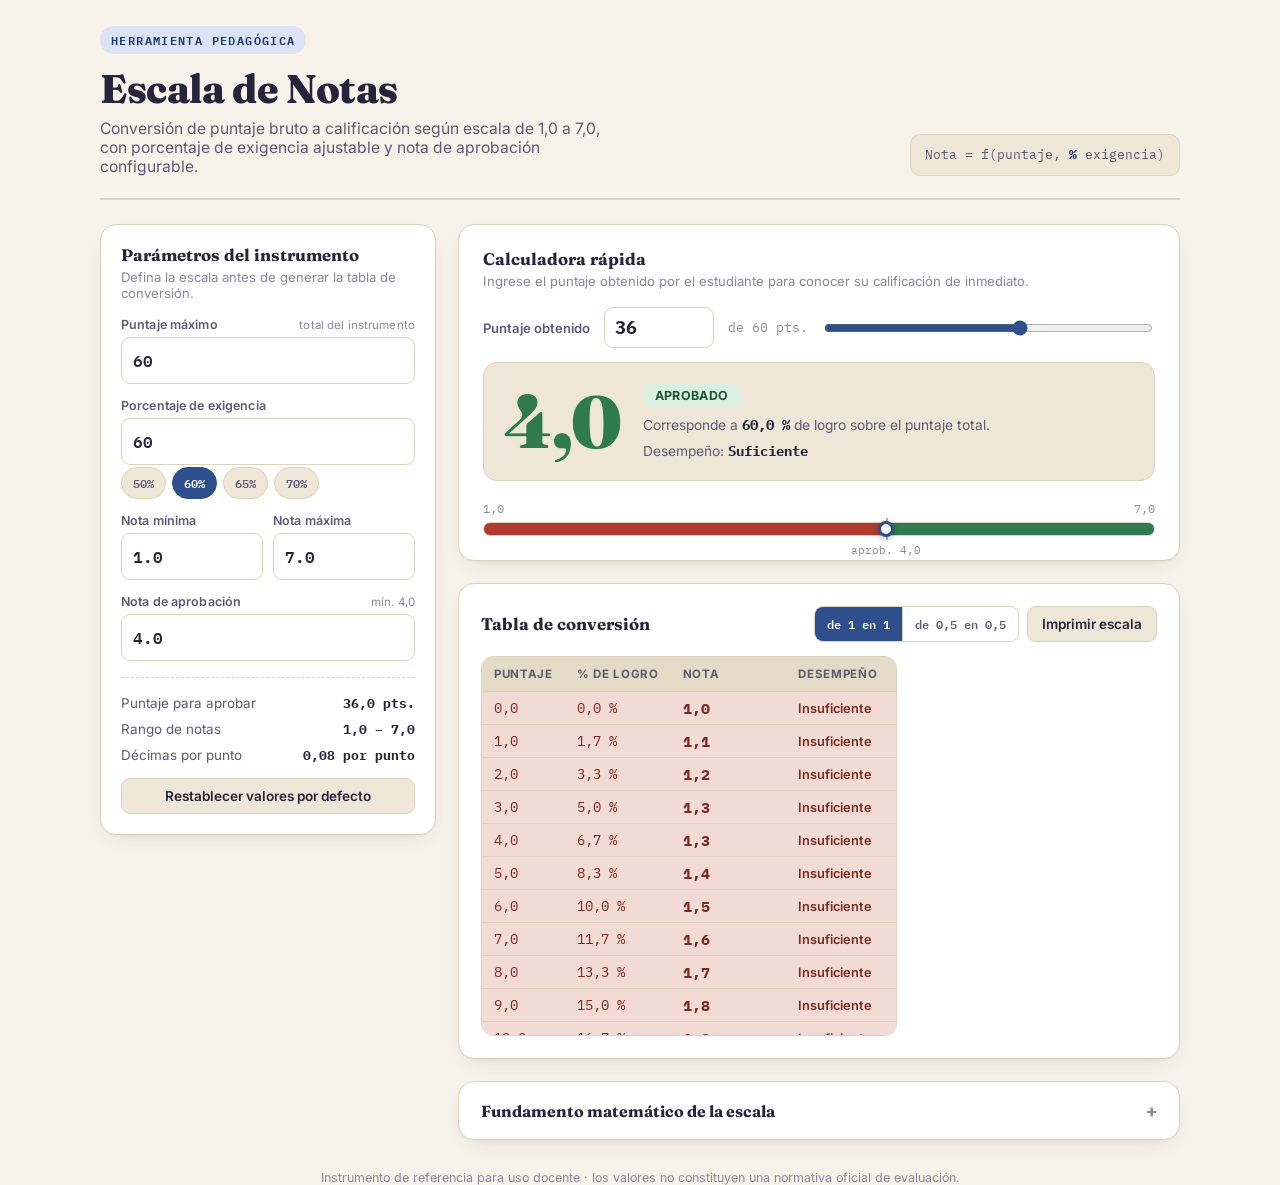
==== escala-de-notas/index.html @ 5be916f6 "Limitar la altura de la tabla de conversión con scroll interno La tabla mostraba las 61 filas apilad" ====
<!doctype html>
<html lang="es">
<head>
<meta charset="UTF-8">
<meta name="viewport" content="width=device-width, initial-scale=1, viewport-fit=cover">
<title>Escala de Notas</title>
<meta name="description" content="Calculadora de escala de notas 1,0-7,0 con puntaje máximo, nota de aprobación desde 4,0 y porcentaje de exigencia ajustable.">

<!-- App instalable: tablet, celular y computador -->
<link rel="manifest" href="manifest.json">
<meta name="theme-color" content="#2F4E8C">
<meta name="mobile-web-app-capable" content="yes">
<meta name="apple-mobile-web-app-capable" content="yes">
<meta name="apple-mobile-web-app-status-bar-style" content="black-translucent">
<meta name="apple-mobile-web-app-title" content="Escala Notas">
<link rel="apple-touch-icon" href="icons/apple-touch-icon.png">
<link rel="icon" type="image/png" sizes="192x192" href="icons/icon-192.png">
<link rel="icon" type="image/png" sizes="512x512" href="icons/icon-512.png">

<link rel="preconnect" href="https://fonts.googleapis.com">
<link rel="preconnect" href="https://fonts.gstatic.com" crossorigin>
<link href="https://fonts.googleapis.com/css2?family=Fraunces:opsz,wght@9..144,500;9..144,700;9..144,900&family=Inter:wght@400;500;600;700&family=IBM+Plex+Mono:wght@400;500;600&display=swap" rel="stylesheet">
<style>
  :root{
    --bg:#F7F3EA;
    --surface:#FFFFFF;
    --surface-2:#EEE7D8;
    --surface-3:#E4DBC6;
    --ink:#26243A;
    --ink-soft:#5E5A72;
    --ink-faint:#8B869C;
    --border:#DCD3BC;
    --accent:#2F4E8C;
    --accent-ink:#1E3A70;
    --accent-soft:#DCE3F4;
    --warm:#C77F2E;
    --warm-soft:#F3E1C4;
    --fail:#B23A2E;
    --fail-soft:#F3DBD5;
    --fail-ink:#7A2A21;
    --pass:#2F7A4F;
    --pass-soft:#DAEFDF;
    --pass-ink:#1F5636;
    --gold:#9C7A22;
    --gold-soft:#F1E6BE;
    --shadow: 0 1px 2px rgba(38,36,58,.06), 0 8px 24px -12px rgba(38,36,58,.18);
    --font-display:'Fraunces', Georgia, 'Times New Roman', serif;
    --font-body:'Inter', -apple-system, BlinkMacSystemFont, 'Segoe UI', sans-serif;
    --font-mono:'IBM Plex Mono', 'SFMono-Regular', Consolas, monospace;
    color-scheme: light;
  }
  @media (prefers-color-scheme: dark){
    :root:not([data-theme="light"]){
      --bg:#181A2A;
      --surface:#20223A;
      --surface-2:#282B48;
      --surface-3:#333758;
      --ink:#EEEBF4;
      --ink-soft:#B4B0C8;
      --ink-faint:#847FA0;
      --border:#3A3D62;
      --accent:#8CA4E8;
      --accent-ink:#C4D2F4;
      --accent-soft:#2A3358;
      --warm:#E6AE6A;
      --warm-soft:#3A3020;
      --fail:#E88A7C;
      --fail-soft:#3E2426;
      --fail-ink:#F4B9AF;
      --pass:#7ED2A0;
      --pass-soft:#1F3A2C;
      --pass-ink:#B6E9C9;
      --gold:#E0C46E;
      --gold-soft:#3A3320;
      --shadow: 0 1px 2px rgba(0,0,0,.3), 0 10px 30px -14px rgba(0,0,0,.6);
      color-scheme: dark;
    }
  }
  :root[data-theme="dark"]{
    --bg:#181A2A;
    --surface:#20223A;
    --surface-2:#282B48;
    --surface-3:#333758;
    --ink:#EEEBF4;
    --ink-soft:#B4B0C8;
    --ink-faint:#847FA0;
    --border:#3A3D62;
    --accent:#8CA4E8;
    --accent-ink:#C4D2F4;
    --accent-soft:#2A3358;
    --warm:#E6AE6A;
    --warm-soft:#3A3020;
    --fail:#E88A7C;
    --fail-soft:#3E2426;
    --fail-ink:#F4B9AF;
    --pass:#7ED2A0;
    --pass-soft:#1F3A2C;
    --pass-ink:#B6E9C9;
    --gold:#E0C46E;
    --gold-soft:#3A3320;
    --shadow: 0 1px 2px rgba(0,0,0,.3), 0 10px 30px -14px rgba(0,0,0,.6);
    color-scheme: dark;
  }

  *{box-sizing:border-box;}
  html,body{height:100%;}
  body{
    margin:0;
    background:var(--bg);
    color:var(--ink);
    font-family:var(--font-body);
    padding-inline: max(16px, env(safe-area-inset-left,0px)) max(16px, env(safe-area-inset-right,0px));
    padding-block: max(20px, env(safe-area-inset-top,0px)) max(32px, env(safe-area-inset-bottom,0px));
  }
  h1,h2,h3{font-family:var(--font-display); text-wrap:balance; margin:0;}
  .mono{font-family:var(--font-mono); font-variant-numeric:tabular-nums;}
  a{color:var(--accent);}
  ::selection{background:var(--accent-soft); color:var(--accent-ink);}
  :focus-visible{outline:2.5px solid var(--accent); outline-offset:2px; border-radius:4px;}

  .wrap{max-width:1080px; margin-inline:auto;}

  /* ---------- Header ---------- */
  .page-header{
    display:flex; flex-wrap:wrap; align-items:flex-end; justify-content:space-between; gap:16px;
    padding-block:6px 22px; border-bottom:2px solid var(--border); margin-bottom:24px;
  }
  .eyebrow{
    font-family:var(--font-mono); font-size:.72rem; letter-spacing:.12em; text-transform:uppercase;
    color:var(--accent-ink); background:var(--accent-soft); border-radius:999px;
    padding:4px 11px; display:inline-block; margin-bottom:10px; font-weight:600;
  }
  .page-header h1{font-size:clamp(1.7rem, 1.2rem + 2vw, 2.5rem); font-weight:800; letter-spacing:-.01em;}
  .page-header p{margin:6px 0 0; color:var(--ink-soft); font-size:.98rem; max-width:52ch;}
  .header-formula{
    font-family:var(--font-mono); font-size:.82rem; color:var(--ink-soft);
    background:var(--surface-2); border:1px solid var(--border); border-radius:10px;
    padding:10px 14px; line-height:1.5; white-space:nowrap;
  }
  .header-formula b{color:var(--accent-ink);}
  .header-actions{display:flex; flex-direction:column; align-items:flex-end; gap:8px;}
  #installBtn{white-space:nowrap;}

  /* ---------- Layout ---------- */
  .layout{display:grid; grid-template-columns: 336px 1fr; gap:22px; align-items:start;}
  .layout > *{min-width:0;}
  @media (max-width:860px){ .layout{grid-template-columns:1fr;} }

  .panel{
    background:var(--surface); border:1px solid var(--border); border-radius:16px;
    box-shadow:var(--shadow); padding:20px;
  }
  @media (min-width:861px){
    .config-panel{position:sticky; top:16px;}
  }

  .config-panel h2{font-size:1.05rem; font-weight:700; margin-bottom:4px;}
  .config-sub{color:var(--ink-faint); font-size:.82rem; margin:0 0 16px;}

  .field{margin-bottom:14px;}
  .field label{
    display:flex; justify-content:space-between; align-items:baseline;
    font-size:.78rem; font-weight:600; color:var(--ink-soft); margin-bottom:5px;
    letter-spacing:.01em;
  }
  .field label .hint{font-weight:400; color:var(--ink-faint); font-size:.72rem;}
  .field input[type="number"]{
    width:100%; font-family:var(--font-mono); font-size:1rem; font-weight:600;
    padding:9px 11px; border-radius:9px; border:1.5px solid var(--border);
    background:var(--surface); color:var(--ink);
  }
  .field input[type="number"]:focus{border-color:var(--accent);}
  .field-row{display:grid; grid-template-columns:1fr 1fr; gap:10px;}

  .chip-group{display:flex; flex-wrap:wrap; gap:6px; margin-top:2px;}
  .chip{
    font-family:var(--font-mono); font-size:.78rem; font-weight:600;
    border:1.5px solid var(--border); background:var(--surface-2); color:var(--ink-soft);
    border-radius:999px; padding:5px 11px; cursor:pointer; transition:.15s;
  }
  .chip:hover{border-color:var(--accent);}
  .chip[aria-pressed="true"]{background:var(--accent); border-color:var(--accent); color:#fff;}

  .stat-list{display:flex; flex-direction:column; gap:8px; margin-top:16px; padding-top:16px; border-top:1px dashed var(--border);}
  .stat-row{display:flex; justify-content:space-between; align-items:baseline; font-size:.84rem;}
  .stat-row span:first-child{color:var(--ink-soft);}
  .stat-row span:last-child{font-family:var(--font-mono); font-weight:700; color:var(--ink);}

  .btn{
    font-family:var(--font-body); font-weight:600; font-size:.85rem; cursor:pointer;
    border-radius:9px; padding:9px 14px; border:1.5px solid var(--border);
    background:var(--surface-2); color:var(--ink); transition:.15s;
  }
  .btn:hover{border-color:var(--accent); color:var(--accent-ink);}
  .btn-block{width:100%; margin-top:14px;}
  .btn-accent{background:var(--accent); border-color:var(--accent); color:#fff;}
  .btn-accent:hover{filter:brightness(1.08); color:#fff;}
  .error-msg{
    display:none; font-size:.78rem; color:var(--fail-ink); background:var(--fail-soft);
    border:1px solid var(--fail); border-radius:8px; padding:8px 10px; margin-top:10px;
  }
  .error-msg.show{display:block;}

  /* ---------- Content column ---------- */
  .content{display:flex; flex-direction:column; gap:22px;}

  /* Calculator hero */
  .calc-card{padding:24px;}
  .calc-top{display:flex; flex-wrap:wrap; justify-content:space-between; gap:16px; align-items:flex-start; margin-bottom:18px;}
  .calc-top h2{font-size:1.05rem; font-weight:700;}
  .calc-top p{margin:4px 0 0; font-size:.82rem; color:var(--ink-faint);}

  .calc-input-row{display:flex; align-items:center; gap:14px; flex-wrap:wrap; margin-bottom:14px;}
  .calc-input-row label{font-size:.82rem; font-weight:600; color:var(--ink-soft); white-space:nowrap;}
  .calc-input-row input[type="number"]{
    width:110px; font-family:var(--font-mono); font-size:1.1rem; font-weight:700;
    padding:8px 10px; border-radius:9px; border:1.5px solid var(--border); background:var(--surface); color:var(--ink);
  }
  .calc-input-row input[type="range"]{flex:1; min-width:160px; accent-color:var(--accent);}
  .calc-input-row .of-total{font-family:var(--font-mono); font-size:.82rem; color:var(--ink-faint);}

  .result-shell{
    display:grid; grid-template-columns: auto 1fr; gap:22px; align-items:center;
    background:var(--surface-2); border-radius:14px; padding:20px; border:1px solid var(--border);
  }
  @media (max-width:560px){ .result-shell{grid-template-columns:1fr; text-align:center;} }
  .result-nota{
    font-family:var(--font-display); font-weight:900; font-size:clamp(3.2rem, 2.4rem + 3vw, 4.6rem);
    line-height:1; letter-spacing:-.02em; transition:color .2s;
  }
  .result-meta{display:flex; flex-direction:column; gap:8px;}
  .badge{
    display:inline-flex; align-items:center; gap:6px; width:fit-content;
    font-size:.78rem; font-weight:700; letter-spacing:.03em; text-transform:uppercase;
    padding:5px 12px; border-radius:999px;
  }
  @media (max-width:560px){ .badge{margin-inline:auto;} }
  .badge.pass{background:var(--pass-soft); color:var(--pass-ink);}
  .badge.fail{background:var(--fail-soft); color:var(--fail-ink);}
  .result-detail{font-size:.86rem; color:var(--ink-soft);}
  .result-detail b{color:var(--ink); font-family:var(--font-mono);}

  /* Gradient scale bar */
  .scale-bar-wrap{margin-top:20px;}
  .scale-bar-labels{display:flex; justify-content:space-between; font-family:var(--font-mono); font-size:.74rem; color:var(--ink-faint); margin-bottom:6px;}
  .scale-bar{
    position:relative; height:14px; border-radius:999px; overflow:visible;
    background:linear-gradient(90deg, var(--fail) 0%, var(--fail) var(--pct-aprob, 55%), var(--pass) var(--pct-aprob, 55%), var(--pass) 100%);
    border:1px solid var(--border);
  }
  .scale-marker{
    position:absolute; top:50%; width:16px; height:16px; border-radius:50%;
    background:var(--surface); border:3px solid var(--accent); box-shadow:0 2px 6px rgba(0,0,0,.25);
    transform:translate(-50%,-50%); transition:left .15s;
  }
  .scale-threshold{
    position:absolute; top:-5px; bottom:-5px; width:2px; background:var(--ink);
    opacity:.35;
  }
  .scale-threshold-label{
    position:absolute; top:20px; font-size:.7rem; font-family:var(--font-mono);
    color:var(--ink-faint); transform:translateX(-50%); white-space:nowrap;
  }

  /* Table card */
  .table-card{padding:22px;}
  .table-top{display:flex; flex-wrap:wrap; justify-content:space-between; align-items:center; gap:12px; margin-bottom:14px;}
  .table-top h2{font-size:1.05rem; font-weight:700;}
  .table-top-actions{display:flex; gap:8px; align-items:center; flex-wrap:wrap;}
  .step-group{display:flex; border:1.5px solid var(--border); border-radius:9px; overflow:hidden;}
  .step-group button{
    font-family:var(--font-mono); font-size:.78rem; font-weight:600; padding:7px 12px;
    border:none; background:var(--surface); color:var(--ink-soft); cursor:pointer;
  }
  .step-group button + button{border-left:1.5px solid var(--border);}
  .step-group button[aria-pressed="true"]{background:var(--accent); color:#fff;}

  .table-scroll{display:inline-block; max-width:100%; max-height:380px; overflow:auto; border:1px solid var(--border); border-radius:12px; vertical-align:top;}
  table.scale-table{width:auto; max-width:100%; border-collapse:collapse; font-size:.88rem;}
  .scale-table thead th{
    position:sticky; top:0; background:var(--surface-3); color:var(--ink-soft);
    text-align:left; font-size:.72rem; letter-spacing:.06em; text-transform:uppercase;
    padding:10px 12px; border-bottom:1px solid var(--border); font-weight:700; white-space:nowrap;
  }
  .scale-table td{padding:6px 12px; border-bottom:1px solid var(--border); font-family:var(--font-mono); white-space:nowrap;}
  .scale-table tbody tr:last-child td{border-bottom:none;}
  .scale-table td.nota-cell{font-weight:700; font-size:.95rem;}
  .scale-table td.desc-cell{font-family:var(--font-body); font-weight:600; font-size:.8rem;}
  .row-insuficiente{background:var(--fail-soft); color:var(--fail-ink);}
  .row-suficiente{background:var(--warm-soft); color:var(--fail-ink);}
  .row-bueno{background:var(--accent-soft); color:var(--accent-ink);}
  .row-sobresaliente{background:var(--pass-soft); color:var(--pass-ink);}
  .row-aprobacion td{box-shadow: inset 0 0 0 2px var(--accent);}
  .aprob-flag{
    font-family:var(--font-mono); font-size:.66rem; font-weight:700; letter-spacing:.04em;
    background:var(--accent); color:#fff; border-radius:5px; padding:1px 6px; margin-left:8px;
  }

  /* Formula details */
  .formula-card{padding:0; overflow:hidden;}
  .formula-card summary{
    cursor:pointer; list-style:none; padding:16px 22px; font-weight:700; font-family:var(--font-display);
    display:flex; justify-content:space-between; align-items:center; font-size:1rem;
  }
  .formula-card summary::-webkit-details-marker{display:none;}
  .formula-card summary::after{content:"+"; font-family:var(--font-mono); font-size:1.2rem; color:var(--ink-faint); transition: transform .2s;}
  .formula-card[open] summary::after{transform:rotate(45deg);}
  .formula-body{padding:0 22px 22px; color:var(--ink-soft); font-size:.9rem; line-height:1.65;}
  .formula-block{
    font-family:var(--font-mono); font-size:.82rem; background:var(--surface-2);
    border:1px solid var(--border); border-radius:10px; padding:14px 16px; margin:10px 0;
    color:var(--ink); overflow-x:auto; white-space:pre;
  }

  footer{margin-top:30px; text-align:center; font-size:.78rem; color:var(--ink-faint);}

  @media print{
    .config-panel, .btn, .calc-input-row input[type="range"], .table-top-actions, .formula-card{display:none !important;}
    body{background:#fff; color:#000; padding:0;}
    .layout{grid-template-columns:1fr; display:block;}
    .panel{box-shadow:none; border:1px solid #999;}
    .table-scroll{display:block; max-height:none; overflow:visible;}
  }
</style>
</head>
<body>
<div class="wrap">
  <header class="page-header">
    <div>
      <span class="eyebrow">Herramienta pedagógica</span>
      <h1>Escala de Notas</h1>
      <p>Conversión de puntaje bruto a calificación según escala de 1,0 a 7,0, con porcentaje de exigencia ajustable y nota de aprobación configurable.</p>
    </div>
    <div class="header-actions">
      <div class="header-formula">Nota = f(puntaje, <b>%</b> exigencia)</div>
      <button type="button" class="btn btn-accent" id="installBtn" hidden>Instalar app</button>
    </div>
  </header>

  <main class="layout">
    <!-- ============ CONFIG PANEL ============ -->
    <aside class="panel config-panel" aria-label="Configuración de la escala">
      <h2>Parámetros del instrumento</h2>
      <p class="config-sub">Defina la escala antes de generar la tabla de conversión.</p>

      <div class="field">
        <label for="puntajeMax">Puntaje máximo <span class="hint">total del instrumento</span></label>
        <input type="number" id="puntajeMax" min="1" step="1" value="60" inputmode="decimal">
      </div>

      <div class="field">
        <label for="exigencia">Porcentaje de exigencia</label>
        <input type="number" id="exigencia" min="1" max="99" step="1" value="60" inputmode="decimal">
        <div class="chip-group" role="group" aria-label="Valores frecuentes de exigencia">
          <button type="button" class="chip" data-exigencia="50">50%</button>
          <button type="button" class="chip" data-exigencia="60" aria-pressed="true">60%</button>
          <button type="button" class="chip" data-exigencia="65">65%</button>
          <button type="button" class="chip" data-exigencia="70">70%</button>
        </div>
      </div>

      <div class="field-row">
        <div class="field">
          <label for="notaMin">Nota mínima</label>
          <input type="number" id="notaMin" min="1" max="3.9" step="0.1" value="1.0" inputmode="decimal">
        </div>
        <div class="field">
          <label for="notaMax">Nota máxima</label>
          <input type="number" id="notaMax" min="4.1" step="0.1" value="7.0" inputmode="decimal">
        </div>
      </div>

      <div class="field">
        <label for="notaAprobacion">Nota de aprobación <span class="hint">mín. 4,0</span></label>
        <input type="number" id="notaAprobacion" min="4.0" step="0.1" value="4.0" inputmode="decimal">
      </div>

      <div id="errorMsg" class="error-msg" role="alert"></div>

      <div class="stat-list" id="statList" aria-live="polite">
        <div class="stat-row"><span>Puntaje para aprobar</span><span id="statPA">36</span></div>
        <div class="stat-row"><span>Rango de notas</span><span id="statRango">1,0 – 7,0</span></div>
        <div class="stat-row"><span>Décimas por punto</span><span id="statDecimas">—</span></div>
      </div>

      <button type="button" class="btn btn-block" id="resetBtn">Restablecer valores por defecto</button>
    </aside>

    <!-- ============ CONTENT ============ -->
    <div class="content">

      <!-- Calculadora rápida -->
      <section class="panel calc-card" aria-label="Calculadora rápida de nota">
        <div class="calc-top">
          <div>
            <h2>Calculadora rápida</h2>
            <p>Ingrese el puntaje obtenido por el estudiante para conocer su calificación de inmediato.</p>
          </div>
        </div>

        <div class="calc-input-row">
          <label for="puntajeObtenido">Puntaje obtenido</label>
          <input type="number" id="puntajeObtenido" min="0" step="1" value="36" inputmode="decimal">
          <span class="of-total">de <span id="ofTotal">60</span> pts.</span>
          <input type="range" id="puntajeSlider" min="0" max="60" step="1" value="36" aria-label="Deslizador de puntaje obtenido">
        </div>

        <div class="result-shell">
          <div class="result-nota mono" id="resultNota">4,0</div>
          <div class="result-meta">
            <span class="badge pass" id="resultBadge">Aprobado</span>
            <div class="result-detail" id="resultDetail">Corresponde a <b>60,0 %</b> de logro sobre el puntaje total.</div>
            <div class="result-detail" id="resultDesc">Desempeño: <b>Suficiente</b></div>
          </div>
        </div>

        <div class="scale-bar-wrap">
          <div class="scale-bar-labels">
            <span id="scaleLabelMin">1,0</span>
            <span id="scaleLabelMax">7,0</span>
          </div>
          <div class="scale-bar" id="scaleBar">
            <div class="scale-threshold" id="scaleThreshold"></div>
            <div class="scale-threshold-label" id="scaleThresholdLabel">aprob. 4,0</div>
            <div class="scale-marker" id="scaleMarker"></div>
          </div>
        </div>
      </section>

      <!-- Tabla completa -->
      <section class="panel table-card" aria-label="Tabla de conversión completa">
        <div class="table-top">
          <div>
            <h2>Tabla de conversión</h2>
          </div>
          <div class="table-top-actions">
            <div class="step-group" role="group" aria-label="Incremento de puntaje mostrado">
              <button type="button" data-step="1" aria-pressed="true">de 1 en 1</button>
              <button type="button" data-step="0.5">de 0,5 en 0,5</button>
            </div>
            <button type="button" class="btn" id="printBtn">Imprimir escala</button>
          </div>
        </div>
        <div class="table-scroll">
          <table class="scale-table">
            <thead>
              <tr>
                <th>Puntaje</th>
                <th>% de logro</th>
                <th>Nota</th>
                <th>Desempeño</th>
              </tr>
            </thead>
            <tbody id="tableBody"></tbody>
          </table>
        </div>
      </section>

      <!-- Fundamento matemático -->
      <details class="panel formula-card">
        <summary>Fundamento matemático de la escala</summary>
        <div class="formula-body">
          <p>La escala aplica una función lineal por tramos, definida a partir del puntaje asociado a la nota de aprobación (<b>PA</b>), calculado como <b>PA = Puntaje máximo × % de exigencia</b>. El dominio del puntaje obtenido (<b>p</b>) se divide en dos tramos:</p>
          <div class="formula-block" id="formulaBlock">Tramo 1 · 0 ≤ p ≤ PA
Nota(p) = NotaMín + (p ÷ PA) × (NotaAprob − NotaMín)

Tramo 2 · PA < p ≤ PuntajeMáx
Nota(p) = NotaAprob + [(p − PA) ÷ (PuntajeMáx − PA)] × (NotaMáx − NotaAprob)</div>
          <p>El resultado se redondea a la décima más cercana, de modo que la nota aumenta en incrementos de 0,1 a medida que crece el puntaje. Ambos tramos son continuos y coinciden exactamente en <b>p = PA</b>, donde <b>Nota = NotaAprob</b>, garantizando que no existan saltos ni discontinuidades en el punto de corte.</p>
        </div>
      </details>

    </div>
  </main>

  <footer>Instrumento de referencia para uso docente · los valores no constituyen una normativa oficial de evaluación.</footer>
</div>

<script>
(function(){
  "use strict";

  var els = {
    puntajeMax: document.getElementById('puntajeMax'),
    exigencia: document.getElementById('exigencia'),
    notaMin: document.getElementById('notaMin'),
    notaMax: document.getElementById('notaMax'),
    notaAprobacion: document.getElementById('notaAprobacion'),
    puntajeObtenido: document.getElementById('puntajeObtenido'),
    puntajeSlider: document.getElementById('puntajeSlider'),
    ofTotal: document.getElementById('ofTotal'),
    resultNota: document.getElementById('resultNota'),
    resultBadge: document.getElementById('resultBadge'),
    resultDetail: document.getElementById('resultDetail'),
    resultDesc: document.getElementById('resultDesc'),
    scaleBar: document.getElementById('scaleBar'),
    scaleMarker: document.getElementById('scaleMarker'),
    scaleThreshold: document.getElementById('scaleThreshold'),
    scaleThresholdLabel: document.getElementById('scaleThresholdLabel'),
    scaleLabelMin: document.getElementById('scaleLabelMin'),
    scaleLabelMax: document.getElementById('scaleLabelMax'),
    tableBody: document.getElementById('tableBody'),
    statPA: document.getElementById('statPA'),
    statRango: document.getElementById('statRango'),
    statDecimas: document.getElementById('statDecimas'),
    errorMsg: document.getElementById('errorMsg'),
    resetBtn: document.getElementById('resetBtn'),
    printBtn: document.getElementById('printBtn')
  };

  var DEFAULTS = {
    puntajeMax: 60, exigencia: 60, notaMin: 1.0, notaMax: 7.0,
    notaAprobacion: 4.0, puntajeObtenido: 36, step: 1
  };
  var state = { step: 1 };

  function fmt1(n){ return n.toLocaleString('es-CL', {minimumFractionDigits:1, maximumFractionDigits:1}); }
  function fmt0(n){ return n.toLocaleString('es-CL', {maximumFractionDigits:0}); }
  function num(el){ var v = parseFloat(el.value); return isNaN(v) ? 0 : v; }

  function loadSaved(){
    try{
      var raw = localStorage.getItem('escala-notas-config');
      if(!raw) return;
      var saved = JSON.parse(raw);
      if(typeof saved !== 'object' || !saved) return;
      ['puntajeMax','exigencia','notaMin','notaMax','notaAprobacion','puntajeObtenido'].forEach(function(k){
        if(typeof saved[k] === 'number' && els[k]) els[k].value = saved[k];
      });
      if(saved.step === 0.5 || saved.step === 1) state.step = saved.step;
    }catch(e){}
  }

  function persist(cfg){
    try{
      localStorage.setItem('escala-notas-config', JSON.stringify({
        puntajeMax: cfg.puntajeMax, exigencia: cfg.exigencia, notaMin: cfg.notaMin,
        notaMax: cfg.notaMax, notaAprobacion: cfg.notaAprobacion,
        puntajeObtenido: num(els.puntajeObtenido), step: state.step
      }));
    }catch(e){}
  }

  function readConfig(){
    var puntajeMax = num(els.puntajeMax);
    var exigencia = num(els.exigencia);
    var notaMin = num(els.notaMin);
    var notaMax = num(els.notaMax);
    var notaAprobacion = num(els.notaAprobacion);

    var errors = [];
    if(puntajeMax <= 0) errors.push('El puntaje máximo debe ser mayor que 0.');
    if(exigencia < 1 || exigencia > 99) errors.push('El % de exigencia debe estar entre 1 % y 99 %.');
    if(notaAprobacion < 4.0) errors.push('La nota de aprobación no puede ser inferior a 4,0.');
    if(notaMin >= notaAprobacion) errors.push('La nota mínima debe ser inferior a la nota de aprobación.');
    if(notaMax <= notaAprobacion) errors.push('La nota máxima debe ser superior a la nota de aprobación.');

    if(errors.length){
      els.errorMsg.textContent = errors[0];
      els.errorMsg.classList.add('show');
      return null;
    }
    els.errorMsg.classList.remove('show');

    var puntajeAprobacion = puntajeMax * (exigencia / 100);
    return { puntajeMax:puntajeMax, exigencia:exigencia, notaMin:notaMin, notaMax:notaMax,
      notaAprobacion:notaAprobacion, puntajeAprobacion:puntajeAprobacion };
  }

  function calcNota(p, cfg){
    var nota;
    if(p <= cfg.puntajeAprobacion){
      nota = cfg.puntajeAprobacion > 0
        ? cfg.notaMin + (p / cfg.puntajeAprobacion) * (cfg.notaAprobacion - cfg.notaMin)
        : cfg.notaAprobacion;
    } else {
      var denom = cfg.puntajeMax - cfg.puntajeAprobacion;
      nota = denom > 0
        ? cfg.notaAprobacion + ((p - cfg.puntajeAprobacion) / denom) * (cfg.notaMax - cfg.notaAprobacion)
        : cfg.notaMax;
    }
    nota = Math.round(nota * 10) / 10;
    if(nota < cfg.notaMin) nota = cfg.notaMin;
    if(nota > cfg.notaMax) nota = cfg.notaMax;
    return nota;
  }

  function descriptor(nota, cfg){
    if(nota < cfg.notaAprobacion) return {label:'Insuficiente', cls:'insuficiente'};
    var span = (cfg.notaMax - cfg.notaAprobacion) / 3;
    var t1 = cfg.notaAprobacion + span, t2 = cfg.notaAprobacion + span * 2;
    if(nota < t1) return {label:'Suficiente', cls:'suficiente'};
    if(nota < t2) return {label:'Bueno', cls:'bueno'};
    return {label:'Sobresaliente', cls:'sobresaliente'};
  }

  function renderCalculator(cfg){
    var pObt = num(els.puntajeObtenido);
    if(pObt < 0) pObt = 0;
    if(pObt > cfg.puntajeMax) pObt = cfg.puntajeMax;

    els.puntajeSlider.min = 0;
    els.puntajeSlider.max = cfg.puntajeMax;
    els.puntajeSlider.step = state.step;
    els.puntajeSlider.value = pObt;
    els.ofTotal.textContent = fmt0(cfg.puntajeMax);

    var nota = calcNota(pObt, cfg);
    var aprobado = nota >= cfg.notaAprobacion;
    var pct = cfg.puntajeMax > 0 ? (pObt / cfg.puntajeMax) * 100 : 0;
    var desc = descriptor(nota, cfg);

    els.resultNota.textContent = fmt1(nota);
    els.resultNota.style.color = aprobado ? 'var(--pass)' : 'var(--fail)';
    els.resultBadge.textContent = aprobado ? 'Aprobado' : 'Reprobado';
    els.resultBadge.className = 'badge ' + (aprobado ? 'pass' : 'fail');
    els.resultDetail.innerHTML = 'Corresponde a <b>' + fmt1(pct) + ' %</b> de logro sobre el puntaje total.';
    els.resultDesc.innerHTML = 'Desempeño: <b>' + desc.label + '</b>';

    var pctAprob = cfg.puntajeMax > 0 ? (cfg.puntajeAprobacion / cfg.puntajeMax) * 100 : 0;
    els.scaleBar.style.setProperty('--pct-aprob', pctAprob + '%');
    els.scaleMarker.style.left = pct + '%';
    els.scaleThreshold.style.left = pctAprob + '%';
    els.scaleThresholdLabel.style.left = pctAprob + '%';
    els.scaleThresholdLabel.textContent = 'aprob. ' + fmt1(cfg.notaAprobacion);
    els.scaleLabelMin.textContent = fmt1(cfg.notaMin);
    els.scaleLabelMax.textContent = fmt1(cfg.notaMax);
  }

  function renderStats(cfg){
    els.statPA.textContent = fmt1(cfg.puntajeAprobacion) + ' pts.';
    els.statRango.textContent = fmt1(cfg.notaMin) + ' – ' + fmt1(cfg.notaMax);
    var decimas = cfg.puntajeAprobacion > 0
      ? (cfg.notaAprobacion - cfg.notaMin) / cfg.puntajeAprobacion
      : 0;
    els.statDecimas.textContent = decimas > 0
      ? (Math.round(decimas * 100) / 100).toString().replace('.', ',') + ' por punto'
      : '—';
  }

  function renderTable(cfg){
    var rows = [];
    for(var p = 0; p <= cfg.puntajeMax + 1e-9; p += state.step){
      var pr = Math.round(p * 100) / 100;
      if(pr > cfg.puntajeMax) pr = cfg.puntajeMax;
      rows.push(pr);
      if(pr >= cfg.puntajeMax) break;
    }
    var html = '';
    var paRounded = Math.round(cfg.puntajeAprobacion * 100) / 100;
    for(var i=0; i<rows.length; i++){
      var p = rows[i];
      var nota = calcNota(p, cfg);
      var desc = descriptor(nota, cfg);
      var pct = cfg.puntajeMax > 0 ? (p / cfg.puntajeMax) * 100 : 0;
      var isAprobRow = Math.abs(p - paRounded) < (state.step / 2 + 0.001);
      html += '<tr class="row-' + desc.cls + (isAprobRow ? ' row-aprobacion' : '') + '">'
        + '<td>' + fmt1(p) + '</td>'
        + '<td>' + fmt1(pct) + ' %</td>'
        + '<td class="nota-cell">' + fmt1(nota) + (isAprobRow ? '<span class="aprob-flag">aprob.</span>' : '') + '</td>'
        + '<td class="desc-cell">' + desc.label + '</td>'
        + '</tr>';
    }
    els.tableBody.innerHTML = html;
  }

  function renderAll(){
    var cfg = readConfig();
    if(!cfg) return;
    renderCalculator(cfg);
    renderStats(cfg);
    renderTable(cfg);
    persist(cfg);
  }

  function setStep(step){
    state.step = step;
    document.querySelectorAll('.step-group button').forEach(function(btn){
      btn.setAttribute('aria-pressed', String(parseFloat(btn.dataset.step) === step));
    });
    renderAll();
  }

  function setExigenciaChip(val){
    els.exigencia.value = val;
    document.querySelectorAll('.chip[data-exigencia]').forEach(function(chip){
      chip.setAttribute('aria-pressed', String(parseFloat(chip.dataset.exigencia) === val));
    });
    renderAll();
  }

  ['puntajeMax','exigencia','notaMin','notaMax','notaAprobacion'].forEach(function(k){
    els[k].addEventListener('input', function(){
      document.querySelectorAll('.chip[data-exigencia]').forEach(function(chip){
        chip.setAttribute('aria-pressed', String(parseFloat(chip.dataset.exigencia) === num(els.exigencia)));
      });
      renderAll();
    });
  });

  els.puntajeObtenido.addEventListener('input', function(){
    els.puntajeSlider.value = els.puntajeObtenido.value;
    renderAll();
  });
  els.puntajeSlider.addEventListener('input', function(){
    els.puntajeObtenido.value = els.puntajeSlider.value;
    renderAll();
  });

  document.querySelectorAll('.chip[data-exigencia]').forEach(function(chip){
    chip.addEventListener('click', function(){ setExigenciaChip(parseFloat(chip.dataset.exigencia)); });
  });
  document.querySelectorAll('.step-group button').forEach(function(btn){
    btn.addEventListener('click', function(){ setStep(parseFloat(btn.dataset.step)); });
  });

  els.resetBtn.addEventListener('click', function(){
    els.puntajeMax.value = DEFAULTS.puntajeMax;
    els.exigencia.value = DEFAULTS.exigencia;
    els.notaMin.value = DEFAULTS.notaMin;
    els.notaMax.value = DEFAULTS.notaMax;
    els.notaAprobacion.value = DEFAULTS.notaAprobacion;
    els.puntajeObtenido.value = DEFAULTS.puntajeObtenido;
    setStep(DEFAULTS.step);
    setExigenciaChip(DEFAULTS.exigencia);
  });

  els.printBtn.addEventListener('click', function(){ window.print(); });

  loadSaved();
  renderAll();

  var installBtn = document.getElementById('installBtn');
  var deferredInstallPrompt = null;
  window.addEventListener('beforeinstallprompt', function(e){
    e.preventDefault();
    deferredInstallPrompt = e;
    installBtn.hidden = false;
  });
  installBtn.addEventListener('click', function(){
    if(!deferredInstallPrompt) return;
    installBtn.hidden = true;
    deferredInstallPrompt.prompt();
    deferredInstallPrompt.userChoice.finally(function(){ deferredInstallPrompt = null; });
  });
  window.addEventListener('appinstalled', function(){ installBtn.hidden = true; });

  if('serviceWorker' in navigator && location.protocol !== 'file:'){
    window.addEventListener('load', function(){
      navigator.serviceWorker.register('sw.js').catch(function(){});
    });
  }
})();
</script>
</body>
</html>
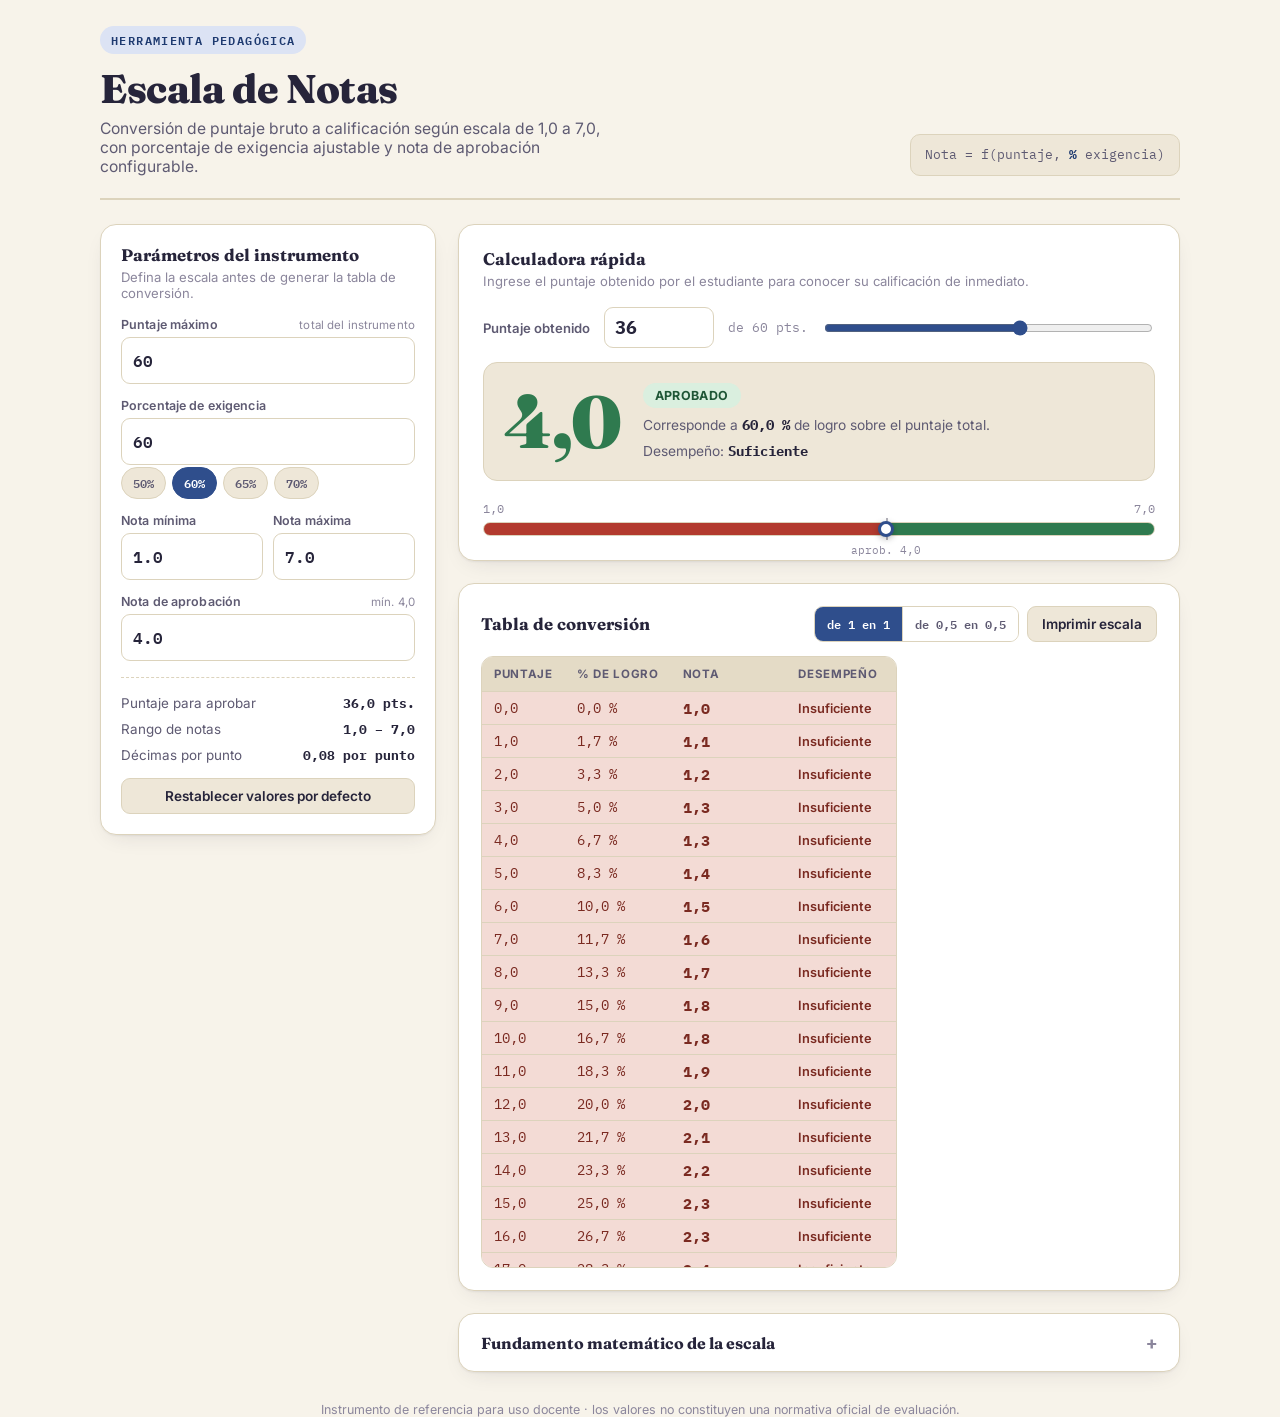
==== commit f780526b: "Hacer que la tabla de conversión use el espacio vertical disponible La altura máxima era un valor fi" ====
--- a/escala-de-notas/index.html
+++ b/escala-de-notas/index.html
@@ -275,7 +275,7 @@
   .step-group button + button{border-left:1.5px solid var(--border);}
   .step-group button[aria-pressed="true"]{background:var(--accent); color:#fff;}
 
-  .table-scroll{display:inline-block; max-width:100%; max-height:380px; overflow:auto; border:1px solid var(--border); border-radius:12px; vertical-align:top;}
+  .table-scroll{display:inline-block; max-width:100%; max-height:min(68vh, 620px); overflow:auto; border:1px solid var(--border); border-radius:12px; vertical-align:top;}
   table.scale-table{width:auto; max-width:100%; border-collapse:collapse; font-size:.88rem;}
   .scale-table thead th{
     position:sticky; top:0; background:var(--surface-3); color:var(--ink-soft);
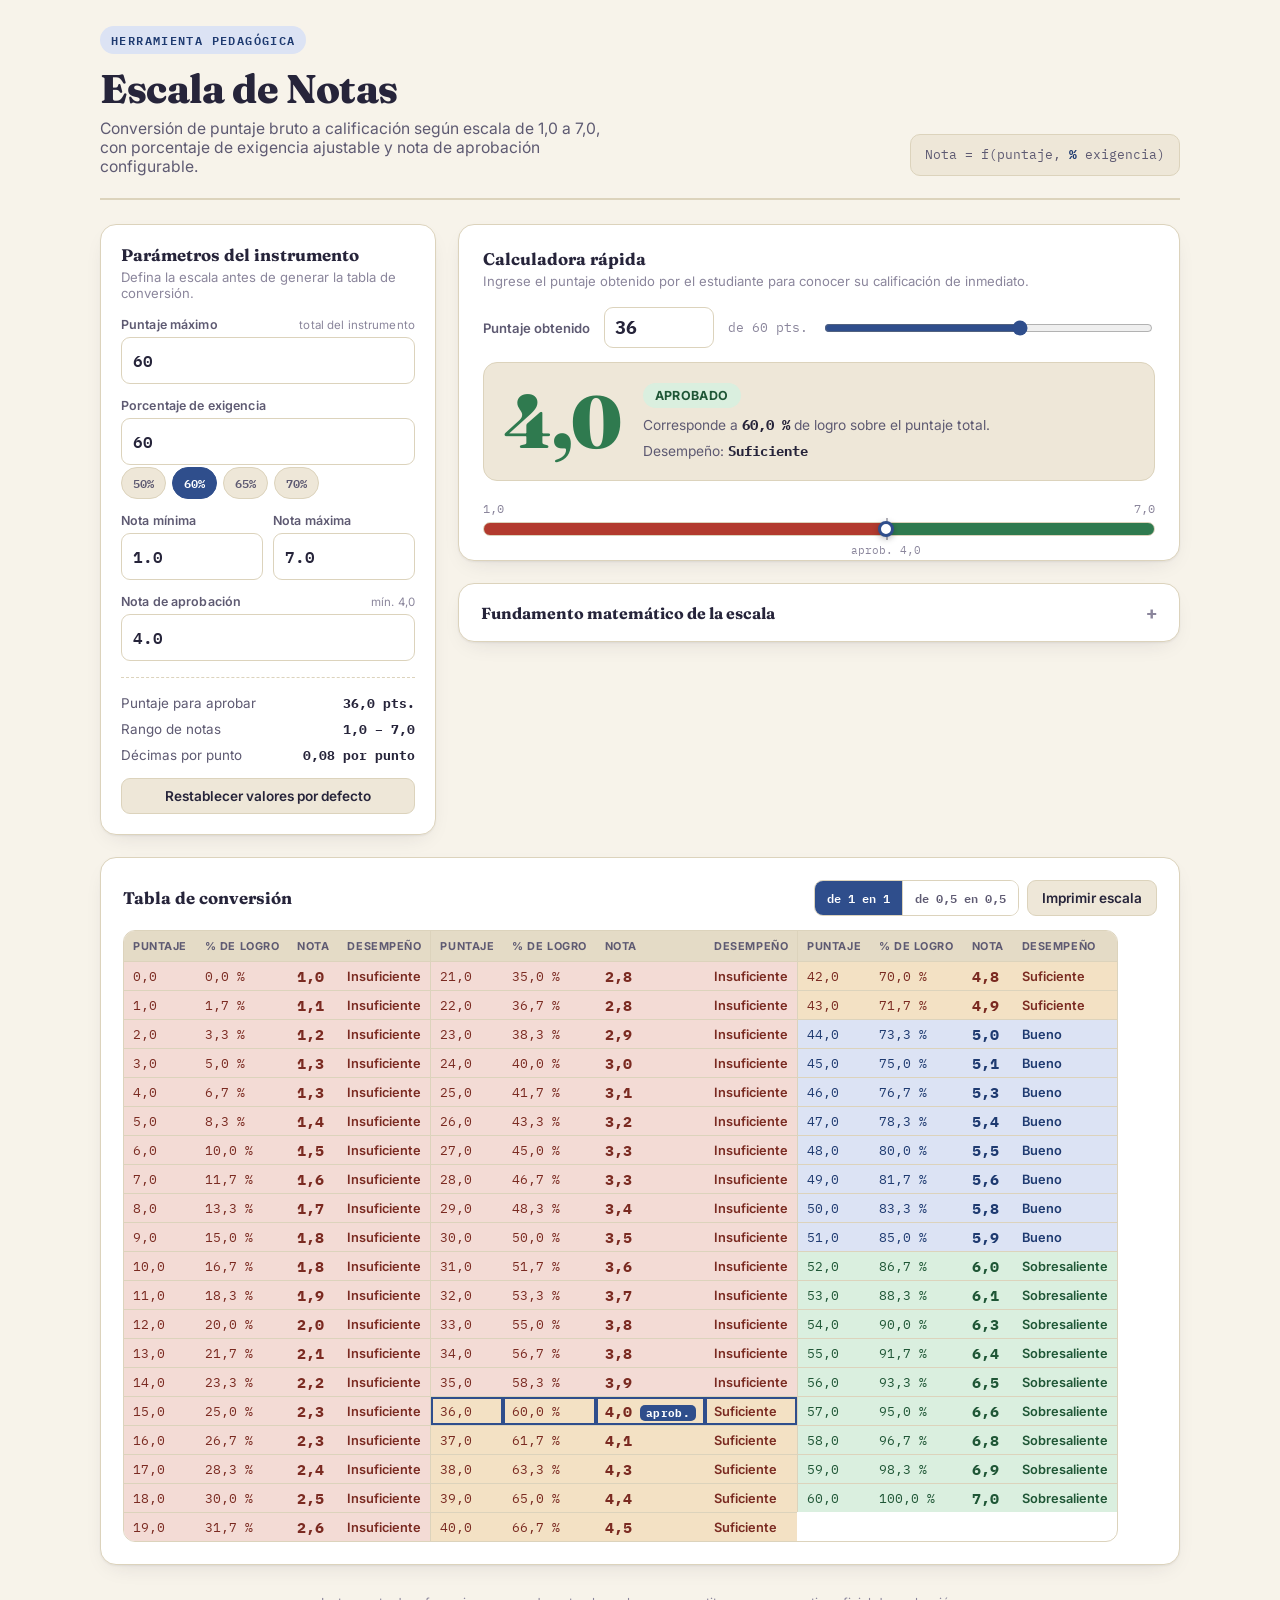
==== commit b5cdbd4d: "Mostrar la tabla de conversión en columnas lado a lado En vez de una sola lista vertical con scroll," ====
--- a/escala-de-notas/index.html
+++ b/escala-de-notas/index.html
@@ -144,7 +144,8 @@
   /* ---------- Layout ---------- */
   .layout{display:grid; grid-template-columns: 336px 1fr; gap:22px; align-items:start;}
   .layout > *{min-width:0;}
-  @media (max-width:860px){ .layout{grid-template-columns:1fr;} }
+  .layout > .table-card{grid-column: 1 / -1;}
+  @media (max-width:860px){ .layout{grid-template-columns:1fr;} .layout > .table-card{grid-column:auto;} }
 
   .panel{
     background:var(--surface); border:1px solid var(--border); border-radius:16px;
@@ -276,13 +277,16 @@
   .step-group button[aria-pressed="true"]{background:var(--accent); color:#fff;}
 
   .table-scroll{display:inline-block; max-width:100%; max-height:min(68vh, 620px); overflow:auto; border:1px solid var(--border); border-radius:12px; vertical-align:top;}
-  table.scale-table{width:auto; max-width:100%; border-collapse:collapse; font-size:.88rem;}
+  .table-groups{display:flex; align-items:flex-start; width:max-content;}
+  table.scale-table{width:auto; max-width:100%; border-collapse:collapse; font-size:.82rem;}
+  .table-groups table.scale-table{border-left:1px solid var(--border);}
+  .table-groups table.scale-table:first-child{border-left:none;}
   .scale-table thead th{
     position:sticky; top:0; background:var(--surface-3); color:var(--ink-soft);
-    text-align:left; font-size:.72rem; letter-spacing:.06em; text-transform:uppercase;
-    padding:10px 12px; border-bottom:1px solid var(--border); font-weight:700; white-space:nowrap;
-  }
-  .scale-table td{padding:6px 12px; border-bottom:1px solid var(--border); font-family:var(--font-mono); white-space:nowrap;}
+    text-align:left; font-size:.68rem; letter-spacing:.05em; text-transform:uppercase;
+    padding:8px 9px; border-bottom:1px solid var(--border); font-weight:700; white-space:nowrap;
+  }
+  .scale-table td{padding:4px 9px; border-bottom:1px solid var(--border); font-family:var(--font-mono); white-space:nowrap;}
   .scale-table tbody tr:last-child td{border-bottom:none;}
   .scale-table td.nota-cell{font-weight:700; font-size:.95rem;}
   .scale-table td.desc-cell{font-family:var(--font-body); font-weight:600; font-size:.8rem;}
@@ -427,35 +431,6 @@
         </div>
       </section>
 
-      <!-- Tabla completa -->
-      <section class="panel table-card" aria-label="Tabla de conversión completa">
-        <div class="table-top">
-          <div>
-            <h2>Tabla de conversión</h2>
-          </div>
-          <div class="table-top-actions">
-            <div class="step-group" role="group" aria-label="Incremento de puntaje mostrado">
-              <button type="button" data-step="1" aria-pressed="true">de 1 en 1</button>
-              <button type="button" data-step="0.5">de 0,5 en 0,5</button>
-            </div>
-            <button type="button" class="btn" id="printBtn">Imprimir escala</button>
-          </div>
-        </div>
-        <div class="table-scroll">
-          <table class="scale-table">
-            <thead>
-              <tr>
-                <th>Puntaje</th>
-                <th>% de logro</th>
-                <th>Nota</th>
-                <th>Desempeño</th>
-              </tr>
-            </thead>
-            <tbody id="tableBody"></tbody>
-          </table>
-        </div>
-      </section>
-
       <!-- Fundamento matemático -->
       <details class="panel formula-card">
         <summary>Fundamento matemático de la escala</summary>
@@ -471,6 +446,25 @@
       </details>
 
     </div>
+
+    <!-- Tabla completa: ocupa todo el ancho para ver la escala completa de un vistazo -->
+    <section class="panel table-card" aria-label="Tabla de conversión completa">
+      <div class="table-top">
+        <div>
+          <h2>Tabla de conversión</h2>
+        </div>
+        <div class="table-top-actions">
+          <div class="step-group" role="group" aria-label="Incremento de puntaje mostrado">
+            <button type="button" data-step="1" aria-pressed="true">de 1 en 1</button>
+            <button type="button" data-step="0.5">de 0,5 en 0,5</button>
+          </div>
+          <button type="button" class="btn" id="printBtn">Imprimir escala</button>
+        </div>
+      </div>
+      <div class="table-scroll">
+        <div class="table-groups" id="tableGroups"></div>
+      </div>
+    </section>
   </main>
 
   <footer>Instrumento de referencia para uso docente · los valores no constituyen una normativa oficial de evaluación.</footer>
@@ -499,7 +493,7 @@
     scaleThresholdLabel: document.getElementById('scaleThresholdLabel'),
     scaleLabelMin: document.getElementById('scaleLabelMin'),
     scaleLabelMax: document.getElementById('scaleLabelMax'),
-    tableBody: document.getElementById('tableBody'),
+    tableGroups: document.getElementById('tableGroups'),
     statPA: document.getElementById('statPA'),
     statRango: document.getElementById('statRango'),
     statDecimas: document.getElementById('statDecimas'),
@@ -646,22 +640,41 @@
       rows.push(pr);
       if(pr >= cfg.puntajeMax) break;
     }
-    var html = '';
     var paRounded = Math.round(cfg.puntajeAprobacion * 100) / 100;
-    for(var i=0; i<rows.length; i++){
-      var p = rows[i];
+
+    function rowHtml(p){
       var nota = calcNota(p, cfg);
       var desc = descriptor(nota, cfg);
       var pct = cfg.puntajeMax > 0 ? (p / cfg.puntajeMax) * 100 : 0;
       var isAprobRow = Math.abs(p - paRounded) < (state.step / 2 + 0.001);
-      html += '<tr class="row-' + desc.cls + (isAprobRow ? ' row-aprobacion' : '') + '">'
+      return '<tr class="row-' + desc.cls + (isAprobRow ? ' row-aprobacion' : '') + '">'
         + '<td>' + fmt1(p) + '</td>'
         + '<td>' + fmt1(pct) + ' %</td>'
         + '<td class="nota-cell">' + fmt1(nota) + (isAprobRow ? '<span class="aprob-flag">aprob.</span>' : '') + '</td>'
         + '<td class="desc-cell">' + desc.label + '</td>'
         + '</tr>';
     }
-    els.tableBody.innerHTML = html;
+
+    // Reparte las filas en columnas lado a lado para verlas todas de un vistazo,
+    // en vez de una sola lista vertical muy larga.
+    var ROWS_PER_COL = 22;
+    var MAX_COLS = 6;
+    var colCount = Math.min(MAX_COLS, Math.max(1, Math.ceil(rows.length / ROWS_PER_COL)));
+    var rowsPerCol = Math.ceil(rows.length / colCount);
+
+    var groupsHtml = '';
+    for(var c = 0; c < colCount; c++){
+      var start = c * rowsPerCol;
+      var end = Math.min(start + rowsPerCol, rows.length);
+      if(start >= end) break;
+      var bodyHtml = '';
+      for(var i = start; i < end; i++){ bodyHtml += rowHtml(rows[i]); }
+      groupsHtml += '<table class="scale-table">'
+        + '<thead><tr><th>Puntaje</th><th>% de logro</th><th>Nota</th><th>Desempeño</th></tr></thead>'
+        + '<tbody>' + bodyHtml + '</tbody>'
+        + '</table>';
+    }
+    els.tableGroups.innerHTML = groupsHtml;
   }
 
   function renderAll(){
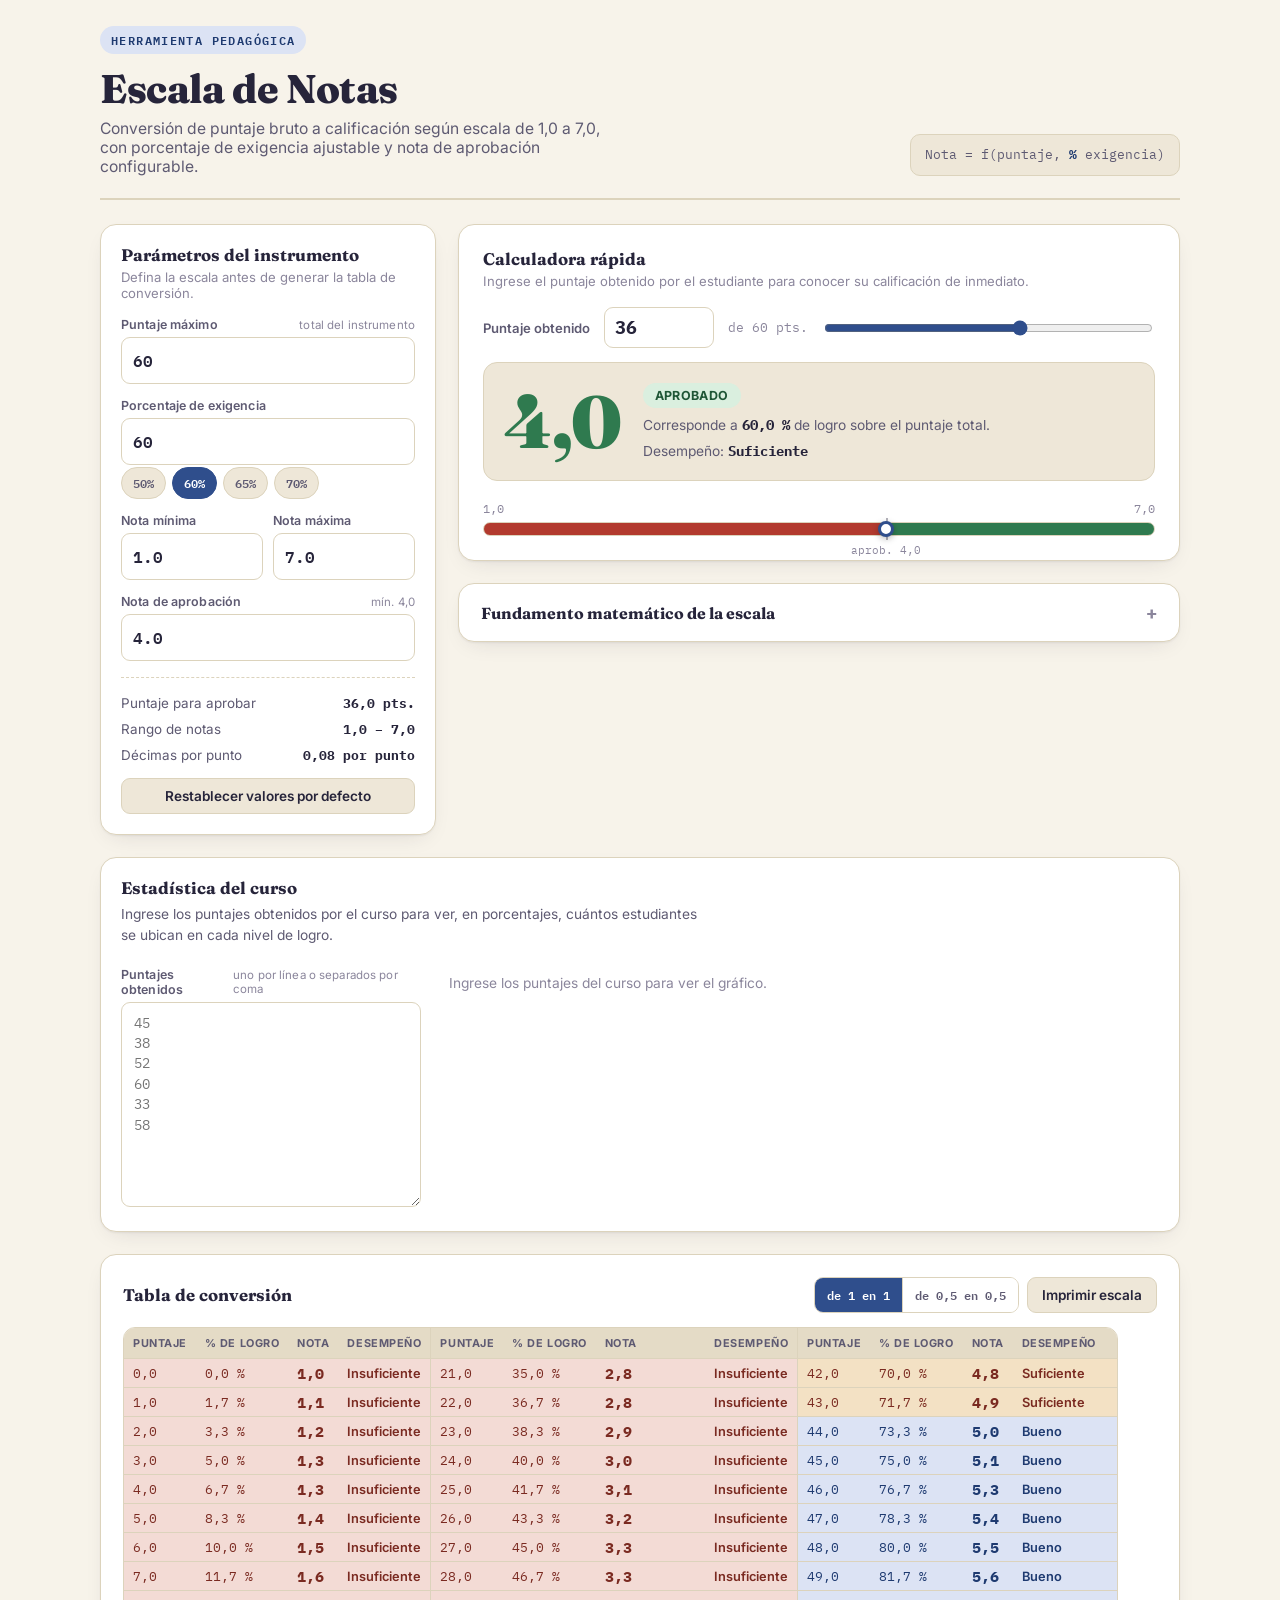
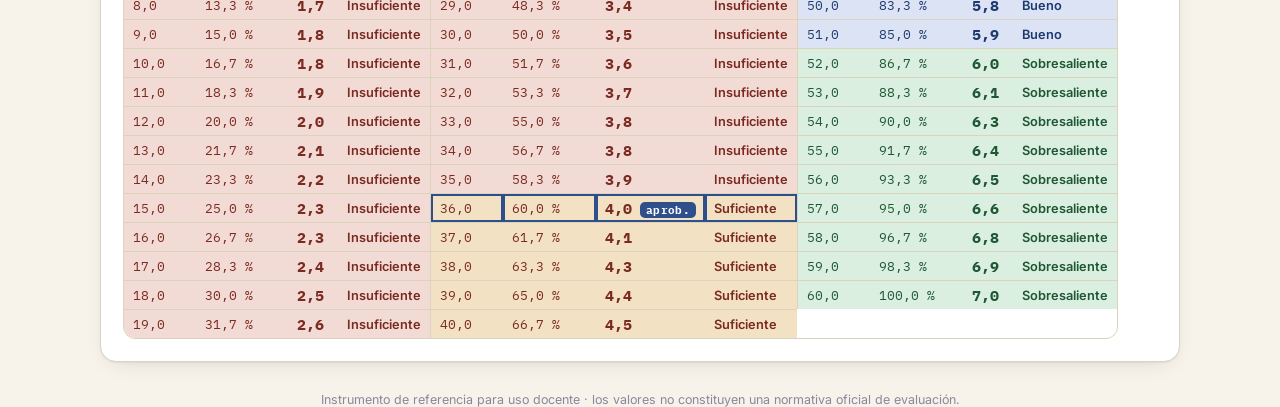
==== commit ee4cb0b4: "Agregar gráfico de estadística de logro del curso Nueva sección "Estadística del curso" en la calcul" ====
--- a/escala-de-notas/index.html
+++ b/escala-de-notas/index.html
@@ -142,10 +142,10 @@
   #installBtn{white-space:nowrap;}
 
   /* ---------- Layout ---------- */
-  .layout{display:grid; grid-template-columns: 336px 1fr; gap:22px; align-items:start;}
-  .layout > *{min-width:0;}
-  .layout > .table-card{grid-column: 1 / -1;}
-  @media (max-width:860px){ .layout{grid-template-columns:1fr;} .layout > .table-card{grid-column:auto;} }
+  .layout{display:flex; flex-direction:column; gap:22px;}
+  .top-row{display:grid; grid-template-columns: 336px 1fr; gap:22px; align-items:start;}
+  .top-row > *{min-width:0;}
+  @media (max-width:860px){ .top-row{grid-template-columns:1fr;} }
 
   .panel{
     background:var(--surface); border:1px solid var(--border); border-radius:16px;
@@ -186,6 +186,39 @@
   .stat-row{display:flex; justify-content:space-between; align-items:baseline; font-size:.84rem;}
   .stat-row span:first-child{color:var(--ink-soft);}
   .stat-row span:last-child{font-family:var(--font-mono); font-weight:700; color:var(--ink);}
+
+  /* ---------- Estadística del curso ---------- */
+  .stats-top{margin-bottom:20px;}
+  .stats-top h2{font-size:1.05rem; font-weight:700; margin:0 0 6px;}
+  .stats-top p{color:var(--ink-soft); font-size:.86rem; margin:0; max-width:64ch; line-height:1.55;}
+
+  .stats-body{display:grid; grid-template-columns:300px 1fr; gap:28px; align-items:start;}
+  @media (max-width:760px){ .stats-body{grid-template-columns:1fr;} }
+
+  .stats-input label{
+    display:flex; justify-content:space-between; align-items:baseline;
+    font-size:.78rem; font-weight:600; color:var(--ink-soft); margin-bottom:5px; letter-spacing:.01em;
+  }
+  .stats-input label .hint{font-weight:400; color:var(--ink-faint); font-size:.72rem;}
+  .stats-input textarea{
+    width:100%; min-height:190px; font-family:var(--font-mono); font-size:.85rem; line-height:1.5;
+    padding:10px 12px; border-radius:9px; border:1.5px solid var(--border);
+    background:var(--surface); color:var(--ink); resize:vertical;
+  }
+  .stats-input textarea:focus{border-color:var(--accent);}
+
+  .bar-chart{display:grid; gap:18px;}
+  .bar-row{display:grid; grid-template-columns:140px 1fr 84px; gap:14px; align-items:center;}
+  @media (max-width:560px){ .bar-row{grid-template-columns:1fr; gap:6px;} .bar-value{text-align:left;} }
+  .bar-label-name{display:flex; align-items:center; gap:7px; font-size:.86rem; font-weight:600;}
+  .bar-dot{width:9px; height:9px; border-radius:50%; flex-shrink:0;}
+  .bar-label small{display:block; margin-top:2px; font-weight:400; color:var(--ink-faint); font-size:.72rem; font-family:var(--font-mono);}
+  .bar-track{height:14px; background:var(--surface-2); border-radius:7px; overflow:hidden;}
+  .bar-fill{height:100%; border-radius:7px; min-width:3px;}
+  .bar-value{font-family:var(--font-mono); font-size:.9rem; font-weight:700; text-align:right; white-space:nowrap;}
+  .bar-value small{display:block; margin-top:1px; font-weight:500; color:var(--ink-faint); font-size:.72rem;}
+
+  .chart-empty{color:var(--ink-faint); font-size:.86rem; margin:0; padding:8px 0;}
 
   .btn{
     font-family:var(--font-body); font-weight:600; font-size:.85rem; cursor:pointer;
@@ -281,6 +314,12 @@
   table.scale-table{width:auto; max-width:100%; border-collapse:collapse; font-size:.82rem;}
   .table-groups table.scale-table{border-left:1px solid var(--border);}
   .table-groups table.scale-table:first-child{border-left:none;}
+  .table-scroll.single-col{display:block;}
+  .table-scroll.single-col .table-groups{width:100%;}
+  .table-scroll.single-col table.scale-table{width:100%;}
+  .table-scroll.single-col .scale-table th,
+  .table-scroll.single-col .scale-table td{white-space:normal; overflow-wrap:break-word; padding:6px; line-height:1.3;}
+  .table-scroll.single-col .aprob-flag{display:inline-block; margin-top:2px;}
   .scale-table thead th{
     position:sticky; top:0; background:var(--surface-3); color:var(--ink-soft);
     text-align:left; font-size:.68rem; letter-spacing:.05em; text-transform:uppercase;
@@ -319,9 +358,10 @@
   footer{margin-top:30px; text-align:center; font-size:.78rem; color:var(--ink-faint);}
 
   @media print{
-    .config-panel, .btn, .calc-input-row input[type="range"], .table-top-actions, .formula-card{display:none !important;}
+    .config-panel, .btn, .calc-input-row input[type="range"], .table-top-actions, .formula-card, .stats-card{display:none !important;}
     body{background:#fff; color:#000; padding:0;}
-    .layout{grid-template-columns:1fr; display:block;}
+    .layout{display:block;}
+    .top-row{grid-template-columns:1fr; display:block;}
     .panel{box-shadow:none; border:1px solid #999;}
     .table-scroll{display:block; max-height:none; overflow:visible;}
   }
@@ -342,6 +382,7 @@
   </header>
 
   <main class="layout">
+   <div class="top-row">
     <!-- ============ CONFIG PANEL ============ -->
     <aside class="panel config-panel" aria-label="Configuración de la escala">
       <h2>Parámetros del instrumento</h2>
@@ -446,6 +487,26 @@
       </details>
 
     </div>
+   </div>
+
+    <!-- Estadística del curso: % de logro y desempeño del grupo -->
+    <section class="panel stats-card" aria-label="Estadística de logro del curso">
+      <div class="stats-top">
+        <h2>Estadística del curso</h2>
+        <p>Ingrese los puntajes obtenidos por el curso para ver, en porcentajes, cuántos estudiantes se ubican en cada nivel de logro.</p>
+      </div>
+      <div class="stats-body">
+        <div class="stats-input">
+          <label for="studentScores">Puntajes obtenidos <span class="hint">uno por línea o separados por coma</span></label>
+          <textarea id="studentScores" rows="9" placeholder="45&#10;38&#10;52&#10;60&#10;33&#10;58"></textarea>
+          <div class="stats-summary" id="statsSummary"></div>
+        </div>
+        <div class="stats-chart-wrap">
+          <div class="bar-chart" id="barChart" role="img" aria-label="Distribución porcentual del curso por nivel de logro"></div>
+          <p class="chart-empty" id="chartEmpty">Ingrese los puntajes del curso para ver el gráfico.</p>
+        </div>
+      </div>
+    </section>
 
     <!-- Tabla completa: ocupa todo el ancho para ver la escala completa de un vistazo -->
     <section class="panel table-card" aria-label="Tabla de conversión completa">
@@ -494,9 +555,15 @@
     scaleLabelMin: document.getElementById('scaleLabelMin'),
     scaleLabelMax: document.getElementById('scaleLabelMax'),
     tableGroups: document.getElementById('tableGroups'),
+    tableScroll: document.querySelector('.table-scroll'),
+    tableCard: document.querySelector('.table-card'),
     statPA: document.getElementById('statPA'),
     statRango: document.getElementById('statRango'),
     statDecimas: document.getElementById('statDecimas'),
+    studentScores: document.getElementById('studentScores'),
+    statsSummary: document.getElementById('statsSummary'),
+    barChart: document.getElementById('barChart'),
+    chartEmpty: document.getElementById('chartEmpty'),
     errorMsg: document.getElementById('errorMsg'),
     resetBtn: document.getElementById('resetBtn'),
     printBtn: document.getElementById('printBtn')
@@ -588,6 +655,77 @@
     return {label:'Sobresaliente', cls:'sobresaliente'};
   }
 
+  var LEVELS = [
+    { cls:'insuficiente', label:'Insuficiente', color:'var(--fail)' },
+    { cls:'suficiente',   label:'Suficiente',   color:'var(--warm)' },
+    { cls:'bueno',        label:'Bueno',        color:'var(--accent)' },
+    { cls:'sobresaliente',label:'Sobresaliente',color:'var(--pass)' }
+  ];
+
+  function parseScores(raw){
+    return raw.split(/[\n,;]+/)
+      .map(function(s){ return s.trim().replace(',', '.'); })
+      .filter(function(s){ return s.length > 0; })
+      .map(function(s){ return parseFloat(s); })
+      .filter(function(n){ return isFinite(n); });
+  }
+
+  function logroRanges(cfg){
+    var span = (100 - cfg.exigencia) / 3;
+    var e = cfg.exigencia, e1 = e + span, e2 = e + span * 2;
+    return {
+      insuficiente: 'menos de ' + fmt1(e) + ' %',
+      suficiente: fmt1(e) + ' – ' + fmt1(e1) + ' %',
+      bueno: fmt1(e1) + ' – ' + fmt1(e2) + ' %',
+      sobresaliente: fmt1(e2) + ' – 100 %'
+    };
+  }
+
+  function renderChart(cfg){
+    var scores = parseScores(els.studentScores.value);
+
+    if(!scores.length){
+      els.barChart.innerHTML = '';
+      els.statsSummary.innerHTML = '';
+      els.chartEmpty.hidden = false;
+      return;
+    }
+    els.chartEmpty.hidden = true;
+
+    var counts = {insuficiente:0, suficiente:0, bueno:0, sobresaliente:0};
+    var notaSum = 0, aprobCount = 0;
+    scores.forEach(function(s){
+      var p = Math.max(0, Math.min(cfg.puntajeMax, s));
+      var nota = calcNota(p, cfg);
+      counts[descriptor(nota, cfg).cls]++;
+      notaSum += nota;
+      if(nota >= cfg.notaAprobacion) aprobCount++;
+    });
+
+    var total = scores.length;
+    var promedio = Math.round((notaSum / total) * 10) / 10;
+    var pctAprob = Math.round((aprobCount / total) * 1000) / 10;
+
+    els.statsSummary.innerHTML =
+      '<div class="stat-row"><span>Estudiantes</span><span>' + total + '</span></div>'
+      + '<div class="stat-row"><span>Promedio del curso</span><span>' + fmt1(promedio) + '</span></div>'
+      + '<div class="stat-row"><span>% de aprobación</span><span>' + fmt1(pctAprob) + ' %</span></div>';
+
+    var ranges = logroRanges(cfg);
+    var chartHtml = '';
+    LEVELS.forEach(function(lvl){
+      var n = counts[lvl.cls];
+      var pct = Math.round((n / total) * 1000) / 10;
+      chartHtml += '<div class="bar-row">'
+        + '<div class="bar-label"><span class="bar-label-name"><span class="bar-dot" style="background:' + lvl.color + '"></span>' + lvl.label + '</span>'
+          + '<small>' + ranges[lvl.cls] + ' de logro</small></div>'
+        + '<div class="bar-track"><div class="bar-fill" style="width:' + pct + '%; background:' + lvl.color + '"></div></div>'
+        + '<div class="bar-value">' + fmt1(pct) + ' %<small>' + n + (n === 1 ? ' estudiante' : ' estudiantes') + '</small></div>'
+        + '</div>';
+    });
+    els.barChart.innerHTML = chartHtml;
+  }
+
   function renderCalculator(cfg){
     var pObt = num(els.puntajeObtenido);
     if(pObt < 0) pObt = 0;
@@ -656,10 +794,16 @@
     }
 
     // Reparte las filas en columnas lado a lado para verlas todas de un vistazo,
-    // en vez de una sola lista vertical muy larga.
-    var ROWS_PER_COL = 22;
+    // en vez de una sola lista vertical muy larga. El número de columnas se
+    // ajusta al ancho real disponible, para que en celular quepa 1 columna,
+    // en tablet 2-3, y en pantallas grandes tantas como entren sin scroll.
+    var COL_WIDTH = 335;
+    var MIN_ROWS_PER_COL = 8;
     var MAX_COLS = 6;
-    var colCount = Math.min(MAX_COLS, Math.max(1, Math.ceil(rows.length / ROWS_PER_COL)));
+    var availWidth = els.tableCard ? (els.tableCard.clientWidth - 40) : 320;
+    var colsByWidth = Math.max(1, Math.floor(availWidth / COL_WIDTH));
+    var colsByRows = Math.max(1, Math.ceil(rows.length / MIN_ROWS_PER_COL));
+    var colCount = Math.min(MAX_COLS, colsByWidth, colsByRows);
     var rowsPerCol = Math.ceil(rows.length / colCount);
 
     var groupsHtml = '';
@@ -675,6 +819,7 @@
         + '</table>';
     }
     els.tableGroups.innerHTML = groupsHtml;
+    els.tableScroll.classList.toggle('single-col', colCount === 1);
   }
 
   function renderAll(){
@@ -683,6 +828,7 @@
     renderCalculator(cfg);
     renderStats(cfg);
     renderTable(cfg);
+    renderChart(cfg);
     persist(cfg);
   }
 
@@ -718,6 +864,12 @@
   els.puntajeSlider.addEventListener('input', function(){
     els.puntajeObtenido.value = els.puntajeSlider.value;
     renderAll();
+  });
+
+  var scoresTimer = null;
+  els.studentScores.addEventListener('input', function(){
+    clearTimeout(scoresTimer);
+    scoresTimer = setTimeout(renderAll, 150);
   });
 
   document.querySelectorAll('.chip[data-exigencia]').forEach(function(chip){
@@ -739,6 +891,12 @@
   });
 
   els.printBtn.addEventListener('click', function(){ window.print(); });
+
+  var resizeTimer = null;
+  window.addEventListener('resize', function(){
+    clearTimeout(resizeTimer);
+    resizeTimer = setTimeout(renderAll, 120);
+  });
 
   loadSaved();
   renderAll();
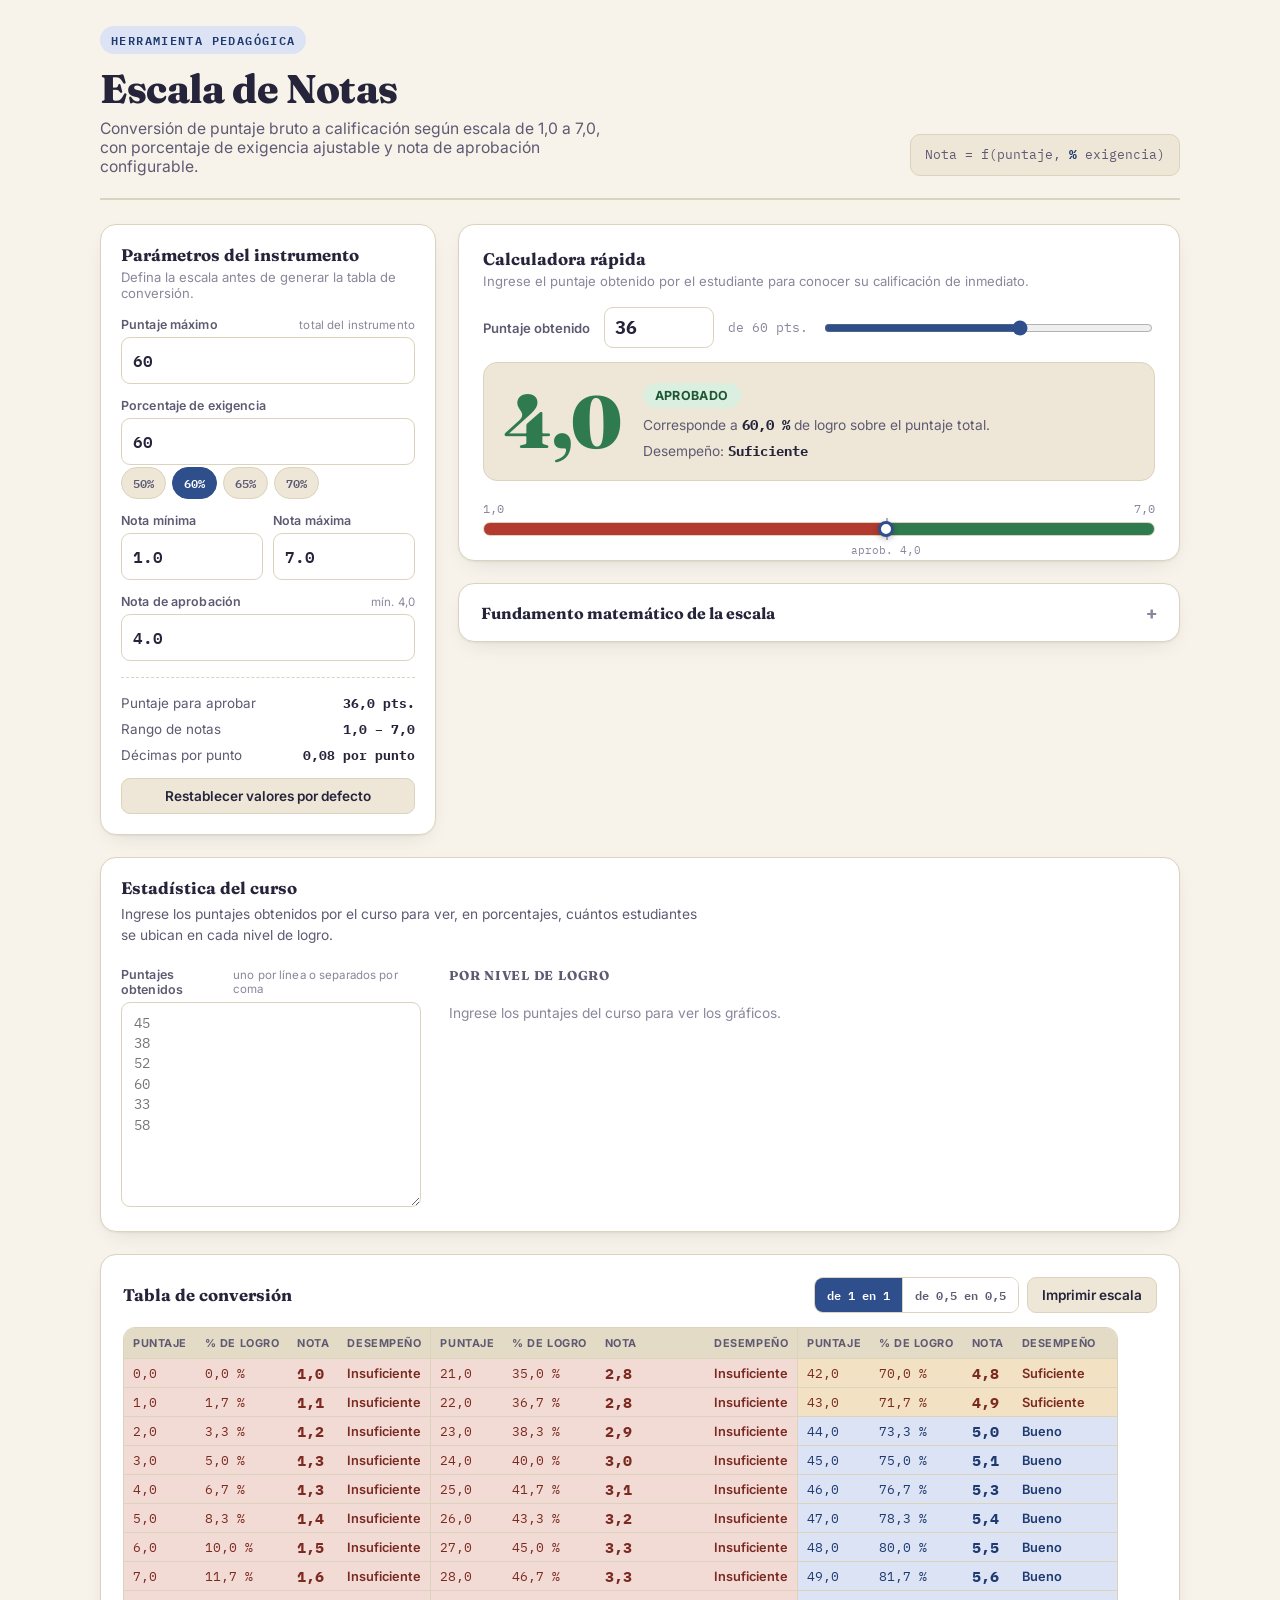
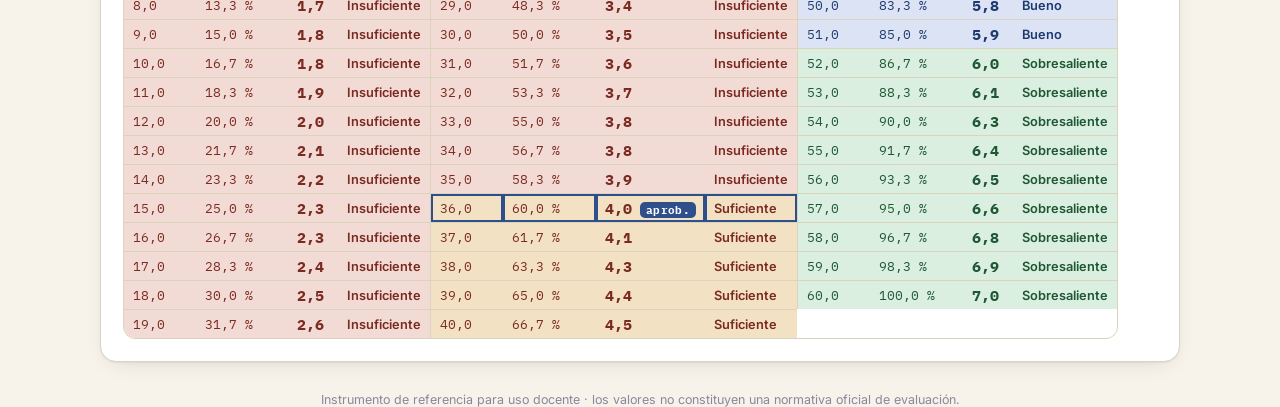
==== commit fb493982: "Agregar gráfico aparte con el detalle por nota individual Complementa la "Estadística del curso" con" ====
--- a/escala-de-notas/index.html
+++ b/escala-de-notas/index.html
@@ -207,6 +207,14 @@
   }
   .stats-input textarea:focus{border-color:var(--accent);}
 
+  .chart-title{
+    font-size:.8rem; font-weight:700; text-transform:uppercase; letter-spacing:.06em;
+    color:var(--ink-soft); margin:0 0 14px;
+  }
+  .chart-title .hint{display:block; text-transform:none; letter-spacing:0; font-weight:400; color:var(--ink-faint); font-size:.76rem; margin-top:3px;}
+
+  .chart-detail{margin-top:24px; padding-top:22px; border-top:1px dashed var(--border);}
+
   .bar-chart{display:grid; gap:18px;}
   .bar-row{display:grid; grid-template-columns:140px 1fr 84px; gap:14px; align-items:center;}
   @media (max-width:560px){ .bar-row{grid-template-columns:1fr; gap:6px;} .bar-value{text-align:left;} }
@@ -217,6 +225,14 @@
   .bar-fill{height:100%; border-radius:7px; min-width:3px;}
   .bar-value{font-family:var(--font-mono); font-size:.9rem; font-weight:700; text-align:right; white-space:nowrap;}
   .bar-value small{display:block; margin-top:1px; font-weight:500; color:var(--ink-faint); font-size:.72rem;}
+
+  .bar-chart-compact{gap:9px;}
+  .bar-chart-compact .bar-row{grid-template-columns:44px 1fr 92px; gap:10px;}
+  @media (max-width:560px){ .bar-chart-compact .bar-row{grid-template-columns:38px 1fr 68px; gap:8px;} }
+  .bar-chart-compact .bar-label-name{font-family:var(--font-mono); font-size:.9rem; font-weight:700;}
+  .bar-chart-compact .bar-track{height:11px;}
+  .bar-chart-compact .bar-value{font-size:.8rem;}
+  .bar-chart-compact .bar-value small{display:inline; margin-top:0; margin-left:4px;}
 
   .chart-empty{color:var(--ink-faint); font-size:.86rem; margin:0; padding:8px 0;}
 
@@ -502,9 +518,16 @@
           <div class="stats-summary" id="statsSummary"></div>
         </div>
         <div class="stats-chart-wrap">
+          <h3 class="chart-title">Por nivel de logro</h3>
           <div class="bar-chart" id="barChart" role="img" aria-label="Distribución porcentual del curso por nivel de logro"></div>
-          <p class="chart-empty" id="chartEmpty">Ingrese los puntajes del curso para ver el gráfico.</p>
-        </div>
+          <p class="chart-empty" id="chartEmpty">Ingrese los puntajes del curso para ver los gráficos.</p>
+        </div>
+      </div>
+
+      <!-- Gráfico aparte: panorámica completa, detallada por cada nota -->
+      <div class="chart-detail" id="noteChartWrap" hidden>
+        <h3 class="chart-title">Por nota <span class="hint">panorámica completa: cantidad y % de estudiantes en cada calificación</span></h3>
+        <div class="bar-chart bar-chart-compact" id="noteChart" role="img" aria-label="Cantidad y porcentaje de estudiantes por cada nota obtenida"></div>
       </div>
     </section>
 
@@ -564,6 +587,8 @@
     statsSummary: document.getElementById('statsSummary'),
     barChart: document.getElementById('barChart'),
     chartEmpty: document.getElementById('chartEmpty'),
+    noteChart: document.getElementById('noteChart'),
+    noteChartWrap: document.getElementById('noteChartWrap'),
     errorMsg: document.getElementById('errorMsg'),
     resetBtn: document.getElementById('resetBtn'),
     printBtn: document.getElementById('printBtn')
@@ -686,11 +711,14 @@
 
     if(!scores.length){
       els.barChart.innerHTML = '';
+      els.noteChart.innerHTML = '';
+      els.noteChartWrap.hidden = true;
       els.statsSummary.innerHTML = '';
       els.chartEmpty.hidden = false;
       return;
     }
     els.chartEmpty.hidden = true;
+    els.noteChartWrap.hidden = false;
 
     var counts = {insuficiente:0, suficiente:0, bueno:0, sobresaliente:0};
     var notaSum = 0, aprobCount = 0;
@@ -724,6 +752,31 @@
         + '</div>';
     });
     els.barChart.innerHTML = chartHtml;
+
+    // Gráfico aparte: panorámica completa, con la cantidad y el % exactos
+    // de estudiantes que obtuvieron cada nota (no solo agrupados por nivel).
+    var notaMinInt = Math.round(cfg.notaMin);
+    var notaMaxInt = Math.round(cfg.notaMax);
+    var noteCounts = {};
+    scores.forEach(function(s){
+      var p = Math.max(0, Math.min(cfg.puntajeMax, s));
+      var bucket = Math.max(notaMinInt, Math.min(notaMaxInt, Math.round(calcNota(p, cfg))));
+      noteCounts[bucket] = (noteCounts[bucket] || 0) + 1;
+    });
+
+    var noteHtml = '';
+    for(var nota = notaMaxInt; nota >= notaMinInt; nota--){
+      var nCount = noteCounts[nota] || 0;
+      var nPct = Math.round((nCount / total) * 1000) / 10;
+      var color = LEVELS.filter(function(l){ return l.cls === descriptor(nota, cfg).cls; })[0].color;
+      var fillStyle = 'width:' + nPct + '%; background:' + color + (nCount === 0 ? '; min-width:0' : '');
+      noteHtml += '<div class="bar-row">'
+        + '<div class="bar-label"><span class="bar-label-name">' + fmt1(nota) + '</span></div>'
+        + '<div class="bar-track"><div class="bar-fill" style="' + fillStyle + '"></div></div>'
+        + '<div class="bar-value">' + fmt1(nPct) + ' %<small>(' + nCount + ')</small></div>'
+        + '</div>';
+    }
+    els.noteChart.innerHTML = noteHtml;
   }
 
   function renderCalculator(cfg){
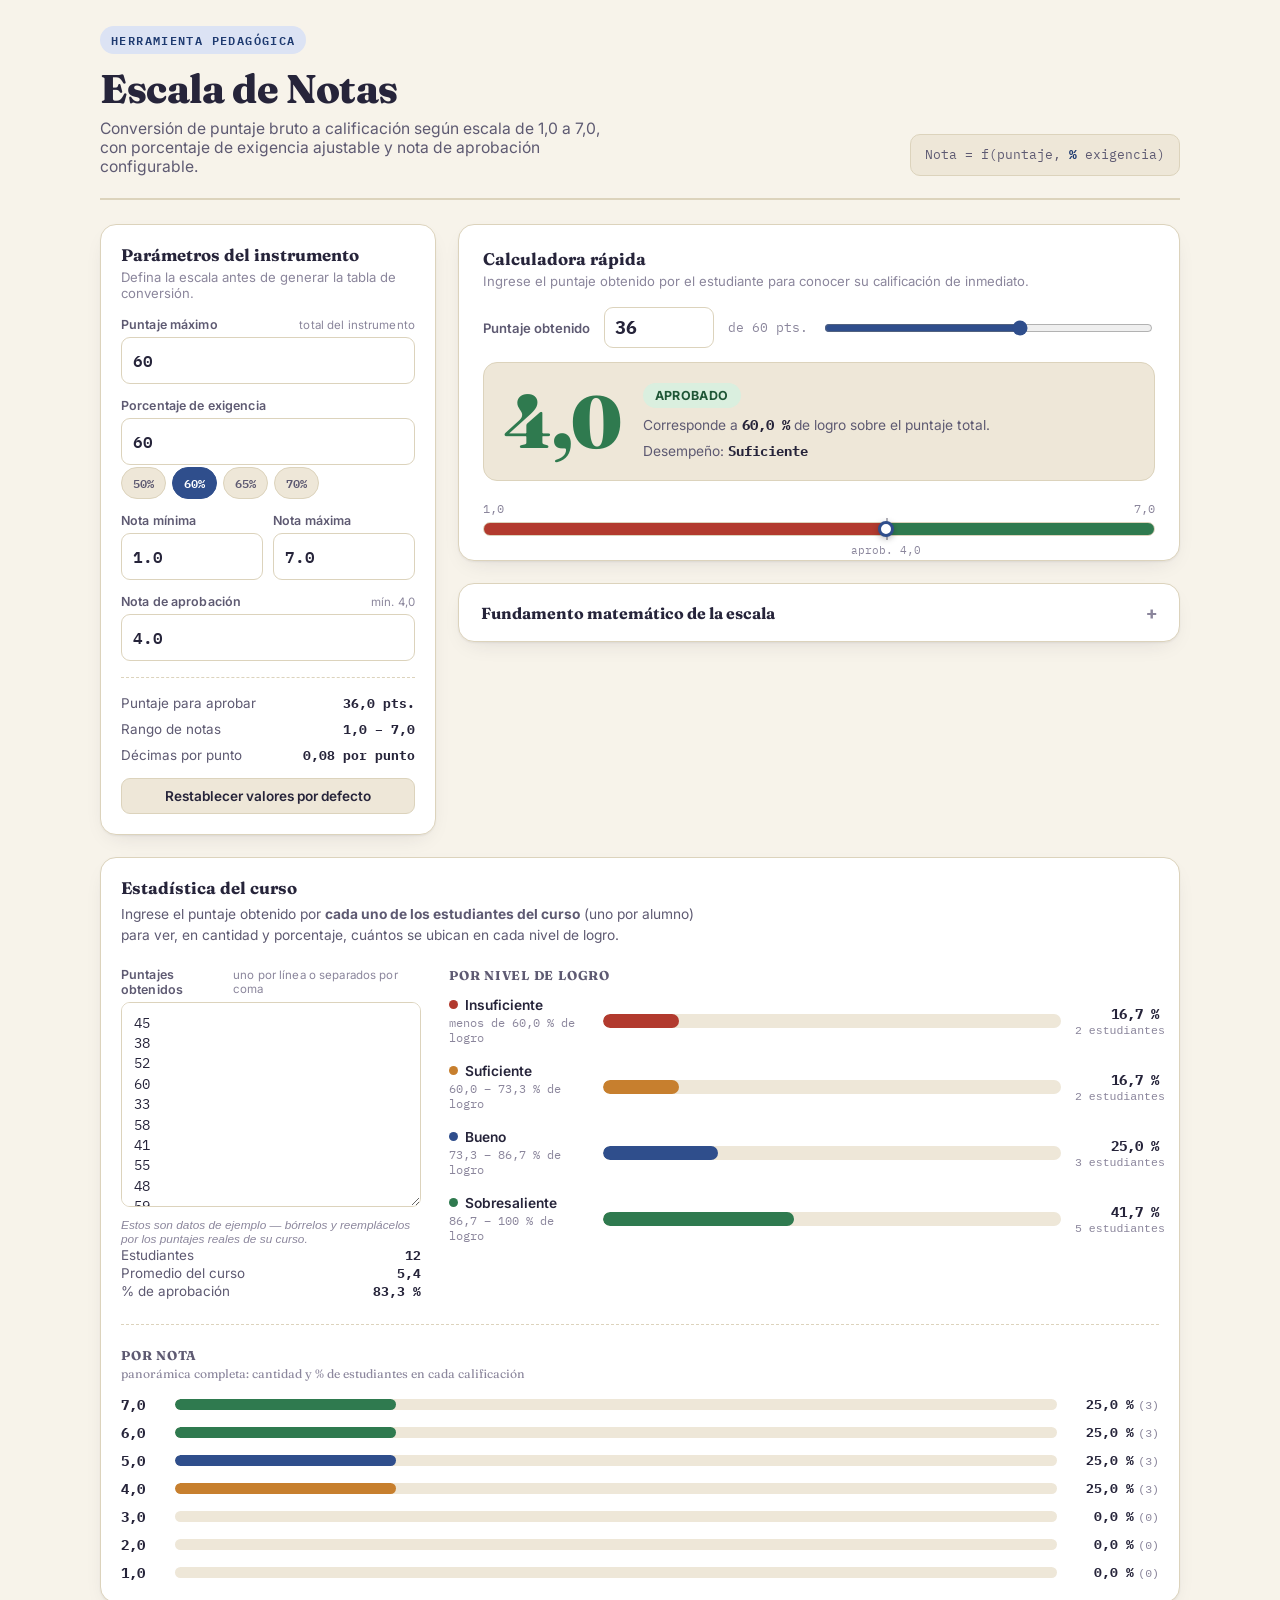
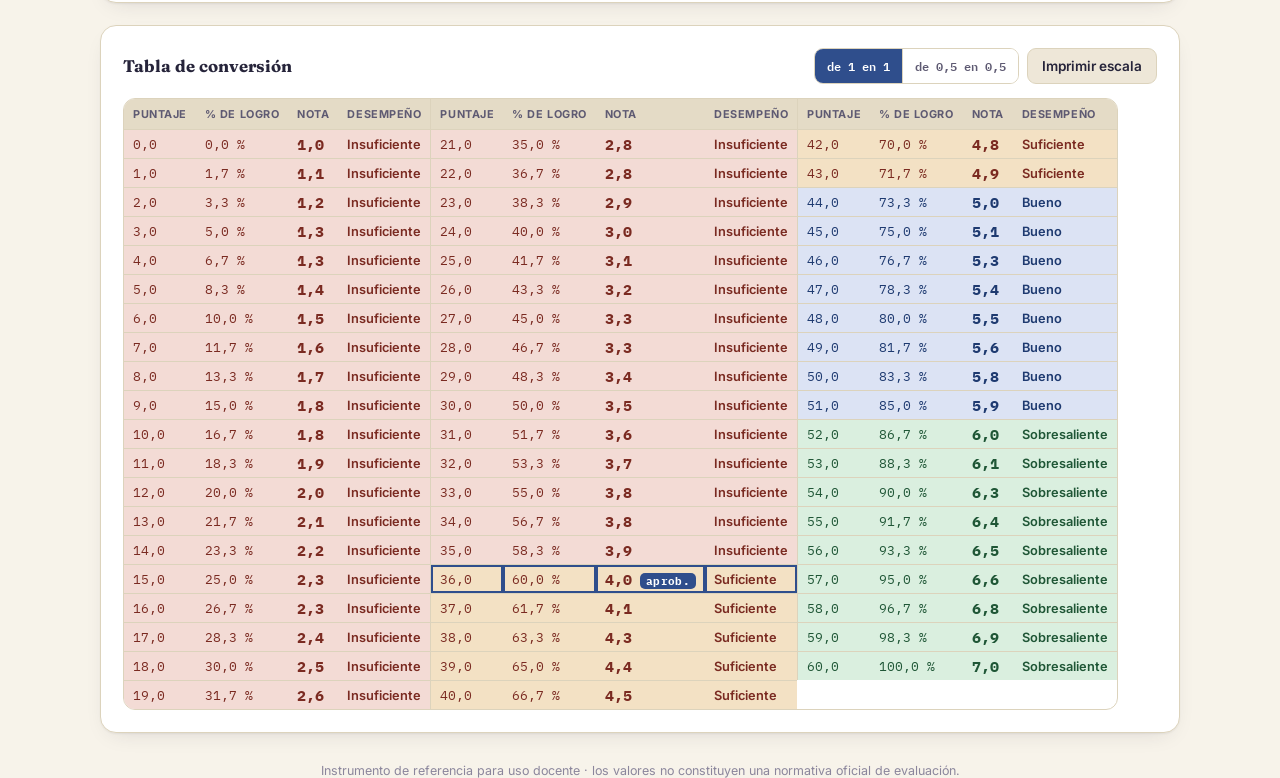
==== commit 6601e10e: "Precargar datos de ejemplo en la estadística del curso El cuadro de puntajes mostraba solo un placeh" ====
--- a/escala-de-notas/index.html
+++ b/escala-de-notas/index.html
@@ -206,6 +206,7 @@
     background:var(--surface); color:var(--ink); resize:vertical;
   }
   .stats-input textarea:focus{border-color:var(--accent);}
+  .stats-input-note{margin:7px 0 0; font-size:.74rem; color:var(--ink-faint); font-style:italic;}
 
   .chart-title{
     font-size:.8rem; font-weight:700; text-transform:uppercase; letter-spacing:.06em;
@@ -509,12 +510,24 @@
     <section class="panel stats-card" aria-label="Estadística de logro del curso">
       <div class="stats-top">
         <h2>Estadística del curso</h2>
-        <p>Ingrese los puntajes obtenidos por el curso para ver, en porcentajes, cuántos estudiantes se ubican en cada nivel de logro.</p>
+        <p>Ingrese el puntaje obtenido por <b>cada uno de los estudiantes del curso</b> (uno por alumno) para ver, en cantidad y porcentaje, cuántos se ubican en cada nivel de logro.</p>
       </div>
       <div class="stats-body">
         <div class="stats-input">
           <label for="studentScores">Puntajes obtenidos <span class="hint">uno por línea o separados por coma</span></label>
-          <textarea id="studentScores" rows="9" placeholder="45&#10;38&#10;52&#10;60&#10;33&#10;58"></textarea>
+          <textarea id="studentScores" rows="9">45
+38
+52
+60
+33
+58
+41
+55
+48
+59
+30
+44</textarea>
+          <p class="stats-input-note">Estos son datos de ejemplo — bórrelos y reemplácelos por los puntajes reales de su curso.</p>
           <div class="stats-summary" id="statsSummary"></div>
         </div>
         <div class="stats-chart-wrap">
